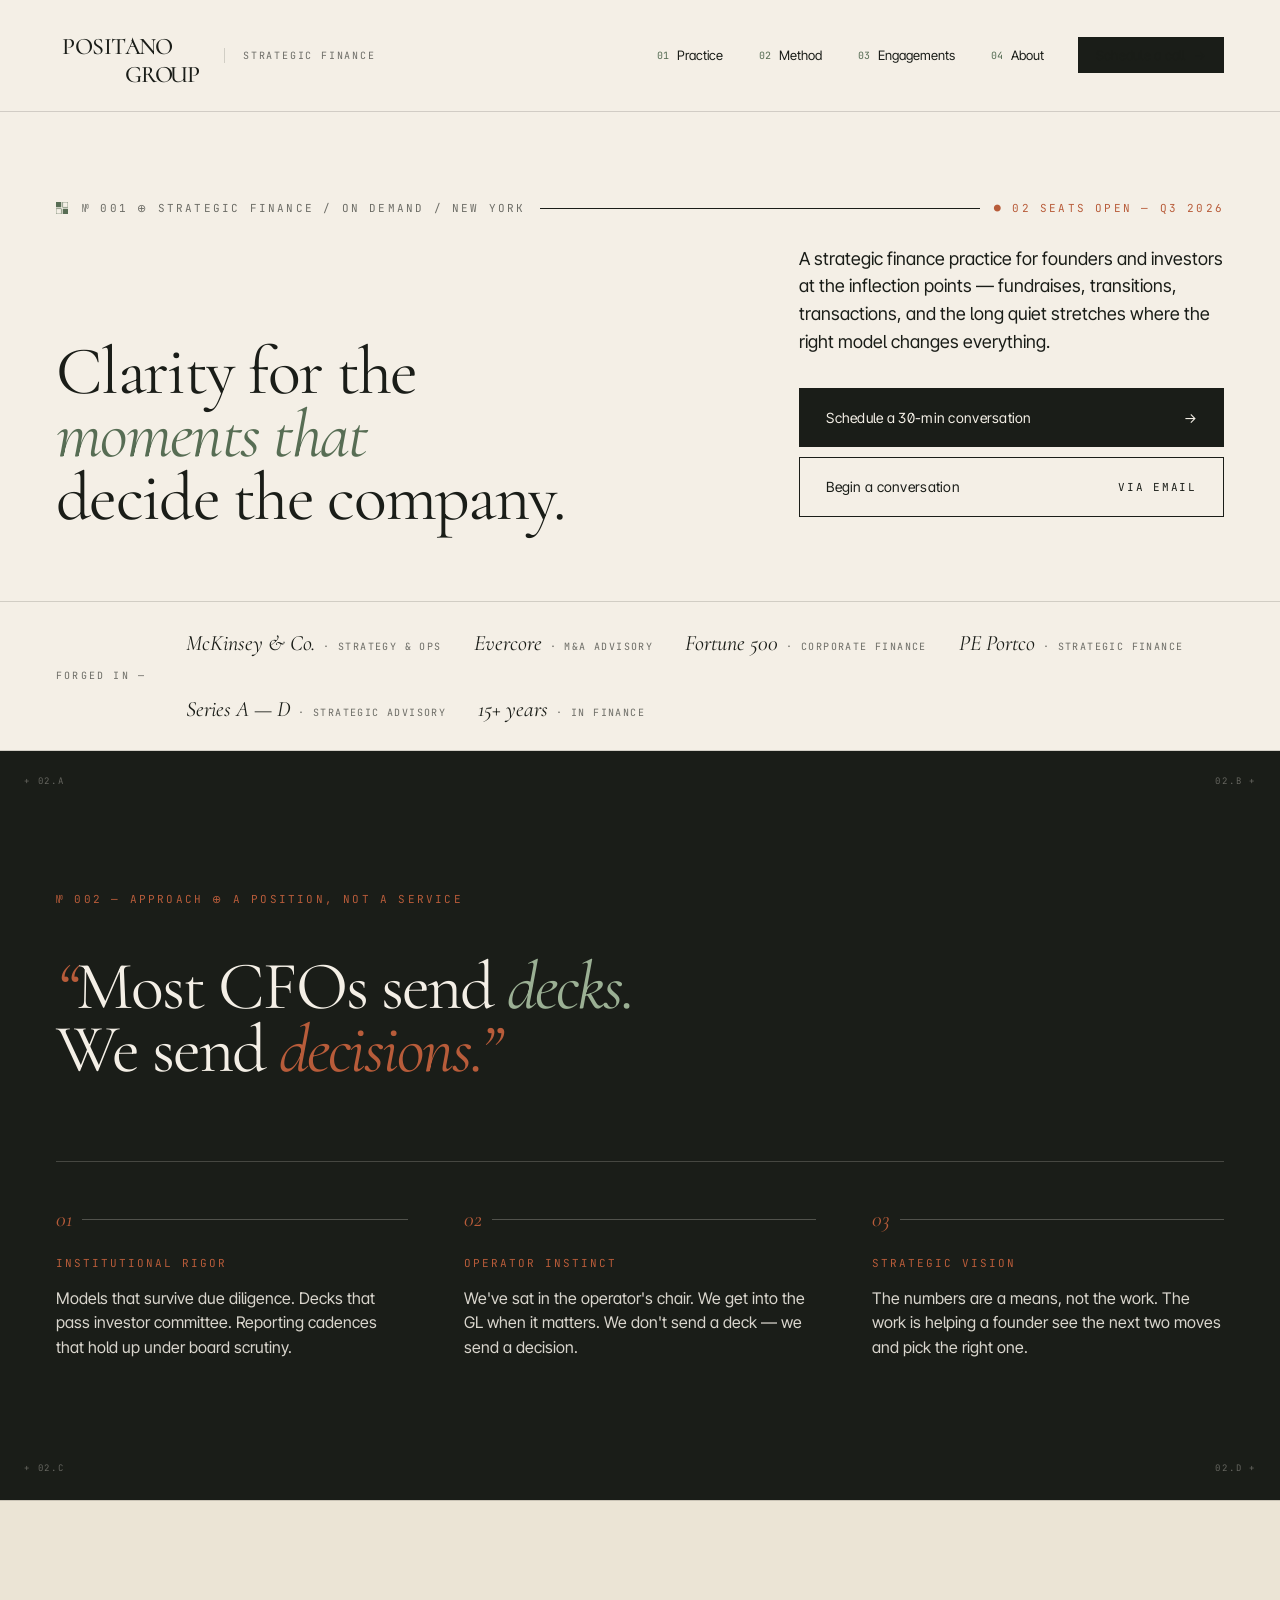
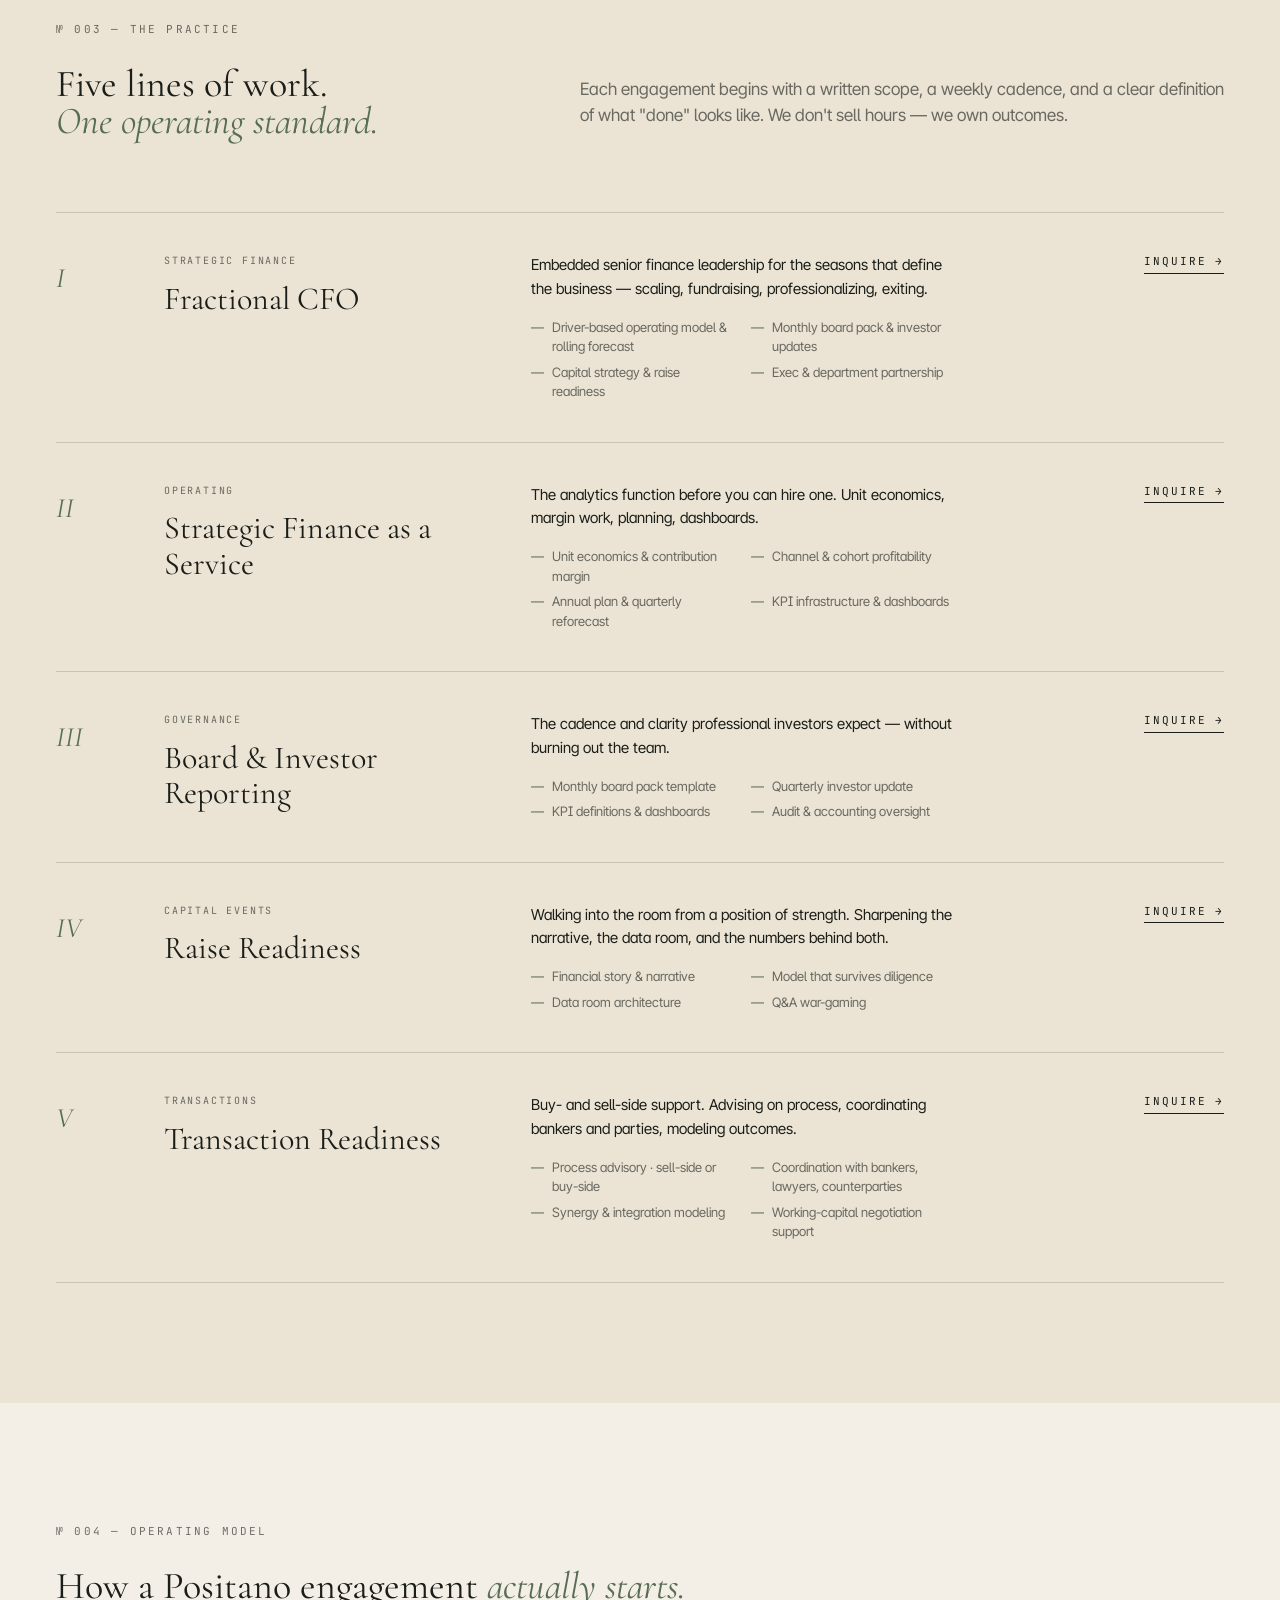
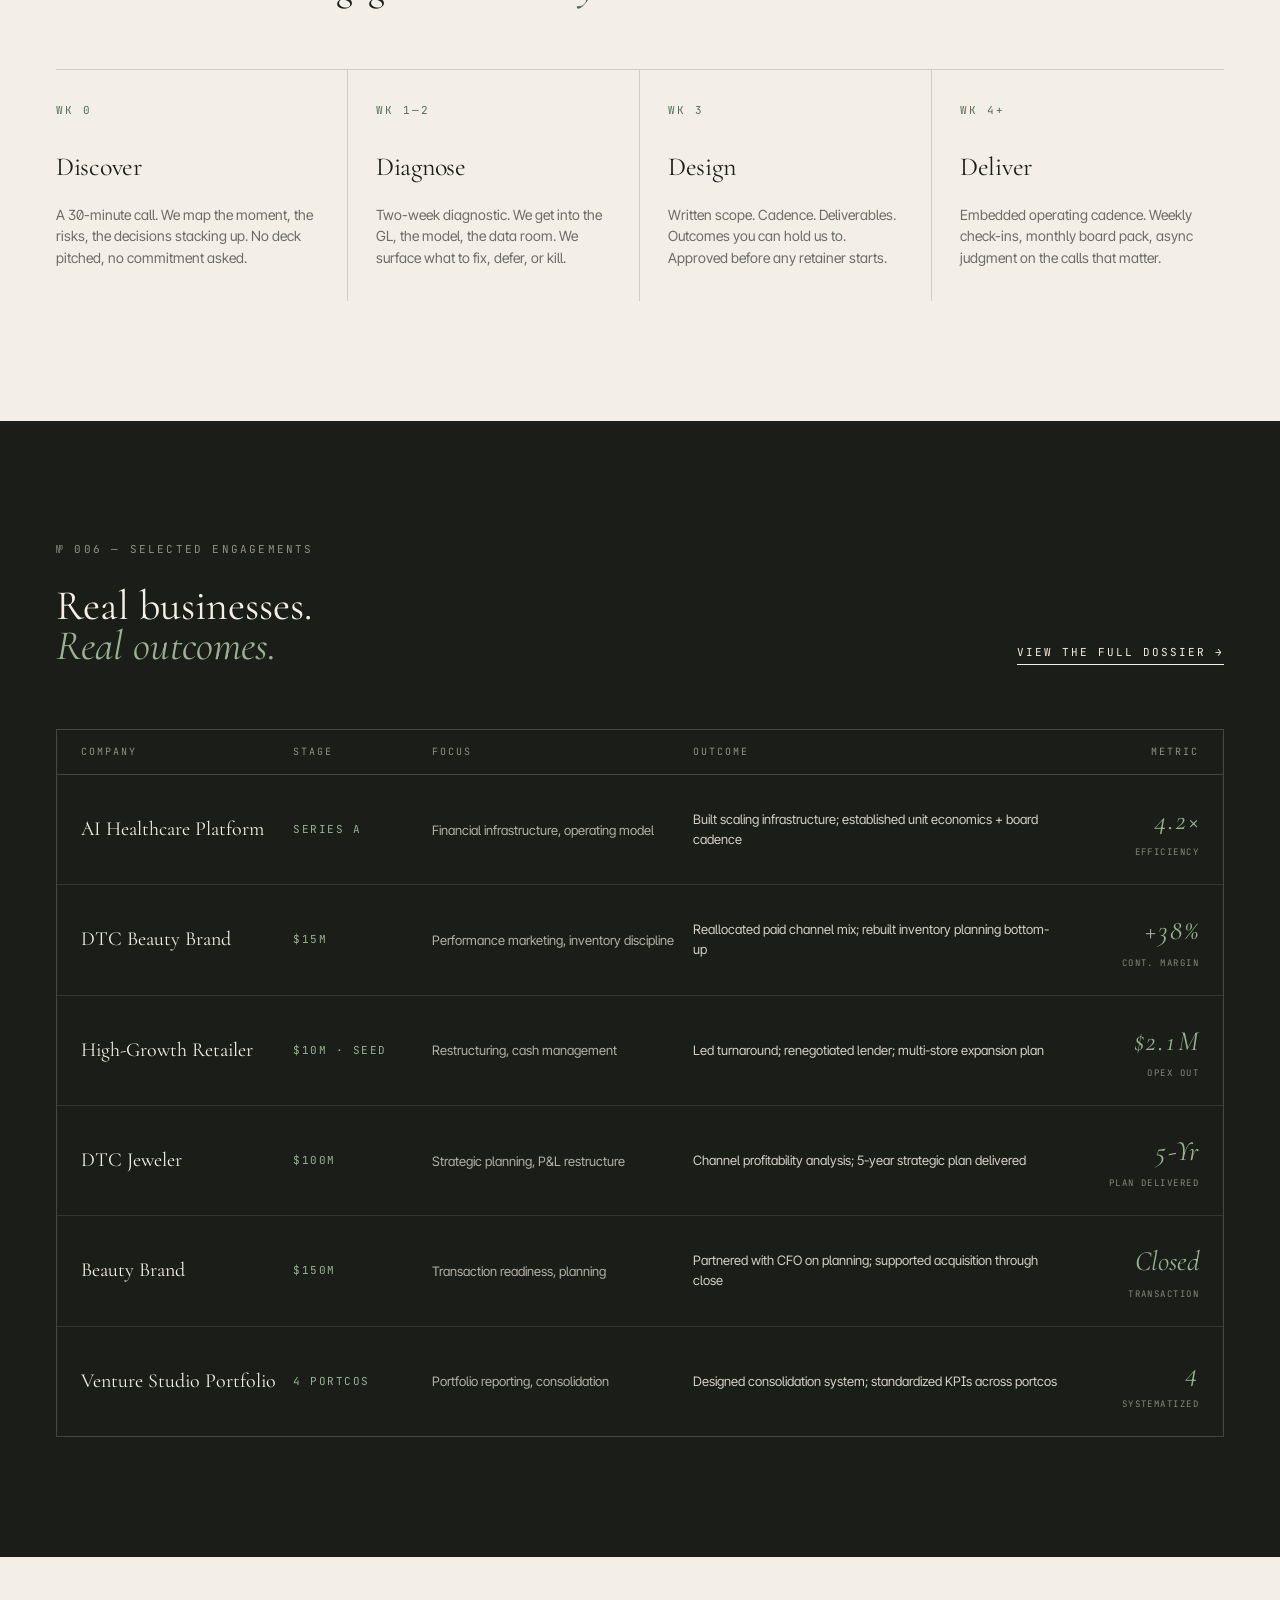
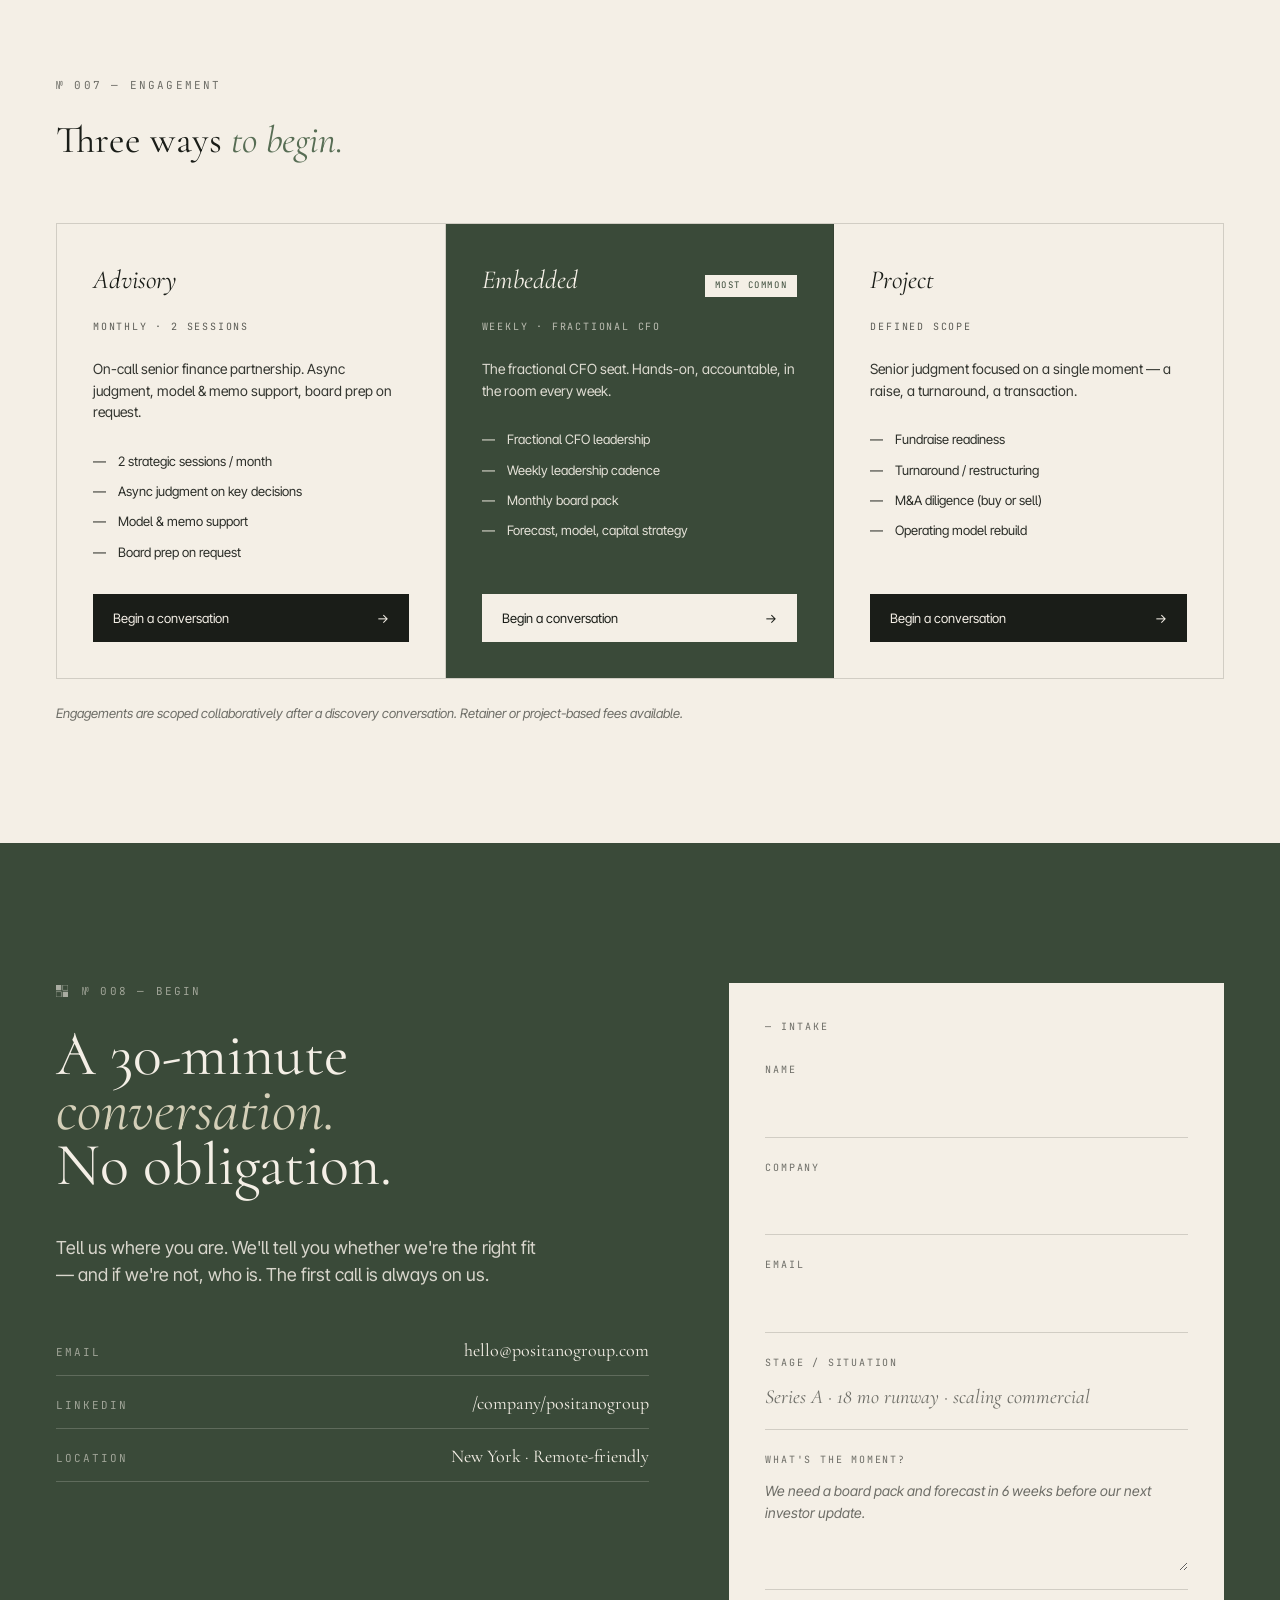
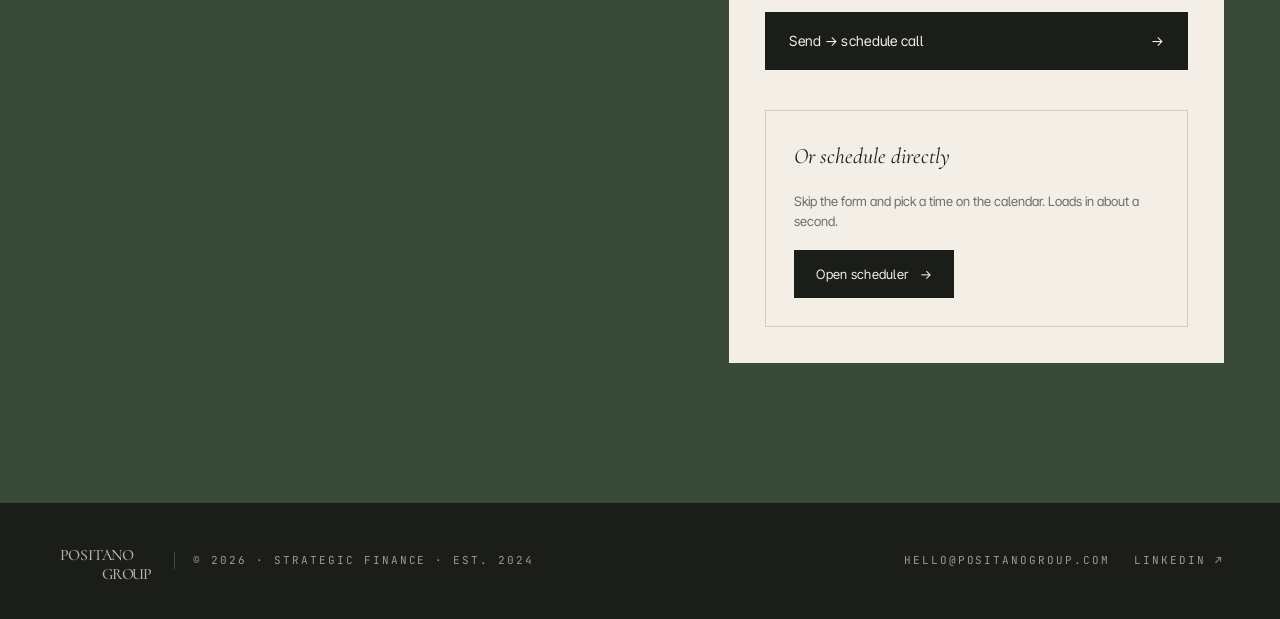
==== index.html @ 6367e3c0 "Add files via upload" ====
<!DOCTYPE html>
<html lang="en">
<head>
<meta charset="UTF-8">
<meta name="viewport" content="width=device-width, initial-scale=1.0">
<title>Positano Group | Fractional CFO & Strategic Finance</title>
<meta name="description" content="Strategic finance and fractional CFO services for growth-stage founders and investors. McKinsey + Evercore background. Clarity for decisive moments.">
<meta name="keywords" content="fractional CFO, interim CFO, strategic finance, PE-backed companies, VC-backed startups, growth-stage finance, financial advisory, investor reporting, M&A support, FP&A, capital strategy, fundraising support, turnaround CFO">
<meta name="author" content="Positano Group">
<meta name="robots" content="index, follow">
<meta name="theme-color" content="#3a4a39">
<link rel="canonical" href="https://positanogroup.com/">

<!-- Open Graph / Social -->
<meta property="og:type" content="website">
<meta property="og:url" content="https://positanogroup.com/">
<meta property="og:title" content="Positano Group — Strategic Finance & Fractional CFO">
<meta property="og:description" content="A strategic finance practice for founders and investors at the inflection points — fundraises, transitions, transactions, and the long quiet stretches where the right model changes everything.">
<meta property="og:image" content="https://positanogroup.com/og-image.png">
<meta property="og:image:width" content="1200">
<meta property="og:image:height" content="630">
<meta property="og:image:alt" content="Positano Group — Strategic Finance & Fractional CFO">
<meta property="og:site_name" content="Positano Group">
<meta property="twitter:card" content="summary_large_image">
<meta property="twitter:title" content="Positano Group — Strategic Finance & Fractional CFO">
<meta property="twitter:description" content="A strategic finance practice for founders and investors at the inflection points.">
<meta property="twitter:image" content="https://positanogroup.com/og-image.png">

<!-- Favicons -->
<link rel="icon" type="image/x-icon" href="favicon.ico">
<link rel="apple-touch-icon" href="apple-touch-icon.png">
<link rel="icon" type="image/png" sizes="512x512" href="icon-512.png">

<!-- Performance: preconnects -->
<link rel="preconnect" href="https://fonts.googleapis.com">
<link rel="preconnect" href="https://fonts.gstatic.com" crossorigin>
<link rel="preconnect" href="https://assets.calendly.com">
<link rel="dns-prefetch" href="https://assets.calendly.com">
<link rel="dns-prefetch" href="https://calendly.com">
<link rel="dns-prefetch" href="https://formspree.io">

<!-- Fonts (single request, display=swap so text renders instantly with fallbacks) -->
<link href="https://fonts.googleapis.com/css2?family=Cormorant+Garamond:ital,wght@0,400;0,500;0,600;1,400;1,500&family=Inter+Tight:wght@400;500;600&family=JetBrains+Mono:wght@400;500&display=swap" rel="stylesheet">

<!-- Site stylesheet -->
<link rel="stylesheet" href="assets/styles.css">

<!-- Structured data: Professional Service -->
<script type="application/ld+json">
{
  "@context": "https://schema.org",
  "@type": "ProfessionalService",
  "@id": "https://positanogroup.com/#org",
  "name": "Positano Group",
  "alternateName": "Positano Group Strategic Finance",
  "description": "Strategic finance and fractional CFO services for growth-stage, family-owned, VC-backed, and PE-backed companies.",
  "url": "https://positanogroup.com/",
  "logo": "https://positanogroup.com/logo.png",
  "image": "https://positanogroup.com/logo.png",
  "foundingDate": "2024",
  "founder": {
    "@type": "Person",
    "name": "Positano Group Founder",
    "description": "Former operator and investment banker with experience at McKinsey and Evercore."
  },
  "address": {
    "@type": "PostalAddress",
    "addressLocality": "New York",
    "addressRegion": "NY",
    "addressCountry": "US"
  },
  "areaServed": {
    "@type": "Country",
    "name": "United States"
  },
  "priceRange": "$$$$",
  "sameAs": [
    "https://www.linkedin.com/company/positanogroup/"
  ],
  "hasOfferCatalog": {
    "@type": "OfferCatalog",
    "name": "Strategic Finance Services",
    "itemListElement": [
      { "@type": "Offer", "itemOffered": { "@type": "Service", "name": "Fractional CFO" } },
      { "@type": "Offer", "itemOffered": { "@type": "Service", "name": "Strategic Finance as a Service" } },
      { "@type": "Offer", "itemOffered": { "@type": "Service", "name": "Board & Investor Reporting" } },
      { "@type": "Offer", "itemOffered": { "@type": "Service", "name": "Raise Readiness" } },
      { "@type": "Offer", "itemOffered": { "@type": "Service", "name": "Transaction Readiness (M&A)" } }
    ]
  }
}
</script>
<script type="application/ld+json">
{
  "@context": "https://schema.org",
  "@type": "WebSite",
  "@id": "https://positanogroup.com/#website",
  "url": "https://positanogroup.com/",
  "name": "Positano Group",
  "publisher": { "@id": "https://positanogroup.com/#org" }
}
</script>
</head>
<body>
<a class="skip-link" href="#main">Skip to main content</a>

<!-- ======================= NAV ======================= -->
<header class="site-nav">
  <div class="nav-container">
    <a href="/" class="nav-brand" aria-label="Positano Group home">
      <span class="nav-logo">
        <!-- Wordmark — precomputed lastO variant from refined-staircase.jsx -->
        <svg viewBox="-8 -8 189.2 84" xmlns="http://www.w3.org/2000/svg" role="img" aria-label="POSITANO GROUP">
          <g font-family='"Cormorant Garamond", Georgia, serif' font-weight="500" font-size="30" fill="currentColor" text-anchor="middle">
            <text x="8.00" y="32">P</text><text x="26.80" y="32">O</text><text x="44.60" y="32">S</text><text x="57.90" y="32">I</text><text x="71.20" y="32">T</text><text x="88.50" y="32">A</text><text x="107.80" y="32">N</text><text x="127.60" y="32">O</text>
            <text x="89.50" y="68">G</text><text x="108.80" y="68">R</text><text x="127.60" y="68">O</text><text x="146.90" y="68">U</text><text x="165.20" y="68">P</text>
          </g>
        </svg>
      </span>
      <span class="nav-tag">Strategic Finance</span>
    </a>
    <button class="nav-toggle" type="button" aria-label="Toggle navigation menu" aria-expanded="false" aria-controls="primary-nav">
      <span></span><span></span><span></span>
    </button>
    <nav class="nav-links" id="primary-nav" aria-label="Primary">
      <a href="services.html"><span class="num">01</span>Practice</a>
      <a href="#approach"><span class="num">02</span>Method</a>
      <a href="cases.html"><span class="num">03</span>Engagements</a>
      <a href="about.html"><span class="num">04</span>About</a>
      <a href="contact.html" class="nav-cta">Schedule a call <span aria-hidden="true">→</span></a>
    </nav>
  </div>
</header>

<main id="main">

<!-- ======================= HERO ======================= -->
<section class="hero">
  <div class="section-meta">
    <svg class="mark-grid" viewBox="0 0 16 16" aria-hidden="true">
      <rect x="0" y="0" width="7" height="7" fill="var(--a-sage)"/>
      <rect x="9" y="0" width="7" height="7" fill="none" stroke="var(--a-sage)" stroke-width="0.8"/>
      <rect x="0" y="9" width="7" height="7" fill="none" stroke="var(--a-sage)" stroke-width="0.8"/>
      <rect x="9" y="9" width="7" height="7" fill="var(--a-sage)"/>
    </svg>
    <span>№ 001 ⊕ Strategic Finance / On Demand / New York</span>
    <span class="rule" aria-hidden="true"></span>
    <span class="seats">● 02 Seats open — Q3 2026</span>
  </div>
  <div class="hero-grid">
    <h1>
      Clarity for the<br>
      <span class="accent">moments that</span><br>
      decide the company.
    </h1>
    <div class="hero-side">
      <p>A strategic finance practice for founders and investors at the inflection points — fundraises, transitions, transactions, and the long quiet stretches where the right model changes everything.</p>
      <div class="hero-ctas">
        <a href="contact.html" class="btn-primary">
          <span>Schedule a 30-min conversation</span><span aria-hidden="true">→</span>
        </a>
        <a href="contact.html" class="btn-ghost">
          <span>Begin a conversation</span>
          <span class="font-mono" style="font-size:11px;letter-spacing:0.16em;">VIA EMAIL</span>
        </a>
      </div>
    </div>
  </div>
</section>

<!-- ======================= CREDENTIALS ======================= -->
<section class="credentials" aria-label="Background and credentials">
  <span class="credentials-label">Forged in —</span>
  <ul class="credentials-list">
    <li><span class="k">McKinsey &amp; Co.</span><span class="v">· strategy &amp; ops</span></li>
    <li><span class="k">Evercore</span><span class="v">· M&amp;A advisory</span></li>
    <li><span class="k">Fortune 500</span><span class="v">· corporate finance</span></li>
    <li><span class="k">PE Portco</span><span class="v">· strategic finance</span></li>
    <li><span class="k">Series A — D</span><span class="v">· strategic advisory</span></li>
    <li><span class="k">15+ years</span><span class="v">· in finance</span></li>
  </ul>
</section>

<!-- ======================= PHILOSOPHY ======================= -->
<section class="philosophy" id="approach" aria-labelledby="approach-heading">
  <span class="regmark tl">+ 02.A</span>
  <span class="regmark tr">02.B +</span>
  <span class="regmark bl">+ 02.C</span>
  <span class="regmark br">02.D +</span>

  <div class="section-meta">№ 002 — Approach ⊕ A position, not a service</div>

  <h2 class="philosophy-quote" id="approach-heading">
    <span class="q-clay">“</span>Most CFOs send <span class="q-sage">decks.</span><br>
    We send <span class="q-clay">decisions.</span><span class="q-clay">”</span>
  </h2>

  <div class="philosophy-cols">
    <div class="phil-col">
      <div class="phil-col-head">
        <span class="num">01</span>
        <span class="rule" aria-hidden="true"></span>
      </div>
      <div class="phil-col-label">Institutional Rigor</div>
      <p>Models that survive due diligence. Decks that pass investor committee. Reporting cadences that hold up under board scrutiny.</p>
    </div>
    <div class="phil-col">
      <div class="phil-col-head">
        <span class="num">02</span>
        <span class="rule" aria-hidden="true"></span>
      </div>
      <div class="phil-col-label">Operator Instinct</div>
      <p>We've sat in the operator's chair. We get into the GL when it matters. We don't send a deck — we send a decision.</p>
    </div>
    <div class="phil-col">
      <div class="phil-col-head">
        <span class="num">03</span>
        <span class="rule" aria-hidden="true"></span>
      </div>
      <div class="phil-col-label">Strategic Vision</div>
      <p>The numbers are a means, not the work. The work is helping a founder see the next two moves and pick the right one.</p>
    </div>
  </div>
</section>

<!-- ======================= PRACTICE ======================= -->
<section class="practice" id="practice" aria-labelledby="practice-heading">
  <div class="practice-head">
    <div>
      <div class="section-meta">№ 003 — The Practice</div>
      <h2 id="practice-heading">Five lines of work.<br><span class="italic sage">One operating standard.</span></h2>
    </div>
    <p>Each engagement begins with a written scope, a weekly cadence, and a clear definition of what "done" looks like. We don't sell hours — we own outcomes.</p>
  </div>

  <div class="practice-list">
    <article class="practice-row">
      <div class="num">I</div>
      <div>
        <div class="tag">Strategic Finance</div>
        <h3>Fractional CFO</h3>
      </div>
      <div>
        <p class="blurb">Embedded senior finance leadership for the seasons that define the business — scaling, fundraising, professionalizing, exiting.</p>
        <ul class="deliv">
          <li>Driver-based operating model &amp; rolling forecast</li>
          <li>Monthly board pack &amp; investor updates</li>
          <li>Capital strategy &amp; raise readiness</li>
          <li>Exec &amp; department partnership</li>
        </ul>
      </div>
      <a href="services.html" class="inquire">Inquire <span aria-hidden="true">→</span></a>
    </article>

    <article class="practice-row">
      <div class="num">II</div>
      <div>
        <div class="tag">Operating</div>
        <h3>Strategic Finance as a Service</h3>
      </div>
      <div>
        <p class="blurb">The analytics function before you can hire one. Unit economics, margin work, planning, dashboards.</p>
        <ul class="deliv">
          <li>Unit economics &amp; contribution margin</li>
          <li>Channel &amp; cohort profitability</li>
          <li>Annual plan &amp; quarterly reforecast</li>
          <li>KPI infrastructure &amp; dashboards</li>
        </ul>
      </div>
      <a href="services.html" class="inquire">Inquire <span aria-hidden="true">→</span></a>
    </article>

    <article class="practice-row">
      <div class="num">III</div>
      <div>
        <div class="tag">Governance</div>
        <h3>Board &amp; Investor Reporting</h3>
      </div>
      <div>
        <p class="blurb">The cadence and clarity professional investors expect — without burning out the team.</p>
        <ul class="deliv">
          <li>Monthly board pack template</li>
          <li>Quarterly investor update</li>
          <li>KPI definitions &amp; dashboards</li>
          <li>Audit &amp; accounting oversight</li>
        </ul>
      </div>
      <a href="services.html" class="inquire">Inquire <span aria-hidden="true">→</span></a>
    </article>

    <article class="practice-row">
      <div class="num">IV</div>
      <div>
        <div class="tag">Capital Events</div>
        <h3>Raise Readiness</h3>
      </div>
      <div>
        <p class="blurb">Walking into the room from a position of strength. Sharpening the narrative, the data room, and the numbers behind both.</p>
        <ul class="deliv">
          <li>Financial story &amp; narrative</li>
          <li>Model that survives diligence</li>
          <li>Data room architecture</li>
          <li>Q&amp;A war-gaming</li>
        </ul>
      </div>
      <a href="services.html" class="inquire">Inquire <span aria-hidden="true">→</span></a>
    </article>

    <article class="practice-row">
      <div class="num">V</div>
      <div>
        <div class="tag">Transactions</div>
        <h3>Transaction Readiness</h3>
      </div>
      <div>
        <p class="blurb">Buy- and sell-side support. Advising on process, coordinating bankers and parties, modeling outcomes.</p>
        <ul class="deliv">
          <li>Process advisory · sell-side or buy-side</li>
          <li>Coordination with bankers, lawyers, counterparties</li>
          <li>Synergy &amp; integration modeling</li>
          <li>Working-capital negotiation support</li>
        </ul>
      </div>
      <a href="services.html" class="inquire">Inquire <span aria-hidden="true">→</span></a>
    </article>
  </div>
</section>

<!-- ======================= OPERATING MODEL ======================= -->
<section class="opmodel" aria-labelledby="opmodel-heading">
  <div class="section-meta">№ 004 — Operating Model</div>
  <h2 id="opmodel-heading">How a Positano engagement <span class="italic sage">actually starts.</span></h2>
  <div class="phases">
    <div class="phase">
      <div class="wk">WK 0</div>
      <h3>Discover</h3>
      <p>A 30-minute call. We map the moment, the risks, the decisions stacking up. No deck pitched, no commitment asked.</p>
    </div>
    <div class="phase">
      <div class="wk">WK 1—2</div>
      <h3>Diagnose</h3>
      <p>Two-week diagnostic. We get into the GL, the model, the data room. We surface what to fix, defer, or kill.</p>
    </div>
    <div class="phase">
      <div class="wk">WK 3</div>
      <h3>Design</h3>
      <p>Written scope. Cadence. Deliverables. Outcomes you can hold us to. Approved before any retainer starts.</p>
    </div>
    <div class="phase">
      <div class="wk">WK 4+</div>
      <h3>Deliver</h3>
      <p>Embedded operating cadence. Weekly check-ins, monthly board pack, async judgment on the calls that matter.</p>
    </div>
  </div>
</section>

<!-- ======================= CASES PREVIEW (DARK) ======================= -->
<section class="cases-preview" aria-labelledby="cases-heading">
  <div class="cases-head">
    <div>
      <div class="section-meta" style="color:rgba(244,239,230,0.55);">№ 006 — Selected Engagements</div>
      <h2 id="cases-heading">Real businesses.<br><span class="italic sage-light">Real outcomes.</span></h2>
    </div>
    <a href="cases.html" class="view-all">View the full dossier →</a>
  </div>
  <div class="cases-table" role="table" aria-label="Selected engagements">
    <div class="cases-thead" role="row">
      <span role="columnheader">Company</span>
      <span role="columnheader">Stage</span>
      <span role="columnheader">Focus</span>
      <span role="columnheader">Outcome</span>
      <span role="columnheader">Metric</span>
    </div>
    <div class="cases-row" role="row">
      <span class="co" role="cell">AI Healthcare Platform</span>
      <span class="stage" role="cell">SERIES A</span>
      <span class="focus" role="cell">Financial infrastructure, operating model</span>
      <span class="outcome" role="cell">Built scaling infrastructure; established unit economics + board cadence</span>
      <span class="metric" role="cell"><span class="n">4.2×</span><div class="l">efficiency</div></span>
    </div>
    <div class="cases-row" role="row">
      <span class="co" role="cell">DTC Beauty Brand</span>
      <span class="stage" role="cell">$15M</span>
      <span class="focus" role="cell">Performance marketing, inventory discipline</span>
      <span class="outcome" role="cell">Reallocated paid channel mix; rebuilt inventory planning bottom-up</span>
      <span class="metric" role="cell"><span class="n">+38%</span><div class="l">cont. margin</div></span>
    </div>
    <div class="cases-row" role="row">
      <span class="co" role="cell">High-Growth Retailer</span>
      <span class="stage" role="cell">$10M · SEED</span>
      <span class="focus" role="cell">Restructuring, cash management</span>
      <span class="outcome" role="cell">Led turnaround; renegotiated lender; multi-store expansion plan</span>
      <span class="metric" role="cell"><span class="n">$2.1M</span><div class="l">opex out</div></span>
    </div>
    <div class="cases-row" role="row">
      <span class="co" role="cell">DTC Jeweler</span>
      <span class="stage" role="cell">$100M</span>
      <span class="focus" role="cell">Strategic planning, P&amp;L restructure</span>
      <span class="outcome" role="cell">Channel profitability analysis; 5-year strategic plan delivered</span>
      <span class="metric" role="cell"><span class="n">5-Yr</span><div class="l">plan delivered</div></span>
    </div>
    <div class="cases-row" role="row">
      <span class="co" role="cell">Beauty Brand</span>
      <span class="stage" role="cell">$150M</span>
      <span class="focus" role="cell">Transaction readiness, planning</span>
      <span class="outcome" role="cell">Partnered with CFO on planning; supported acquisition through close</span>
      <span class="metric" role="cell"><span class="n">Closed</span><div class="l">transaction</div></span>
    </div>
    <div class="cases-row" role="row">
      <span class="co" role="cell">Venture Studio Portfolio</span>
      <span class="stage" role="cell">4 PORTCOS</span>
      <span class="focus" role="cell">Portfolio reporting, consolidation</span>
      <span class="outcome" role="cell">Designed consolidation system; standardized KPIs across portcos</span>
      <span class="metric" role="cell"><span class="n">4</span><div class="l">systematized</div></span>
    </div>
  </div>
</section>

<!-- ======================= ENGAGEMENT / PRICING ======================= -->
<section class="engagement" aria-labelledby="engagement-heading">
  <div class="section-meta">№ 007 — Engagement</div>
  <h2 id="engagement-heading">Three ways <span class="italic sage">to begin.</span></h2>
  <div class="tiers">
    <div class="tier">
      <div class="tier-head">
        <h3>Advisory</h3>
      </div>
      <div class="cad">Monthly · 2 Sessions</div>
      <p class="desc">On-call senior finance partnership. Async judgment, model &amp; memo support, board prep on request.</p>
      <ul>
        <li>2 strategic sessions / month</li>
        <li>Async judgment on key decisions</li>
        <li>Model &amp; memo support</li>
        <li>Board prep on request</li>
      </ul>
      <a href="contact.html" class="tier-cta">
        <span>Begin a conversation</span><span aria-hidden="true">→</span>
      </a>
    </div>
    <div class="tier featured">
      <div class="tier-head">
        <h3>Embedded</h3>
        <span class="tier-badge">Most Common</span>
      </div>
      <div class="cad">Weekly · Fractional CFO</div>
      <p class="desc">The fractional CFO seat. Hands-on, accountable, in the room every week.</p>
      <ul>
        <li>Fractional CFO leadership</li>
        <li>Weekly leadership cadence</li>
        <li>Monthly board pack</li>
        <li>Forecast, model, capital strategy</li>
      </ul>
      <a href="contact.html" class="tier-cta">
        <span>Begin a conversation</span><span aria-hidden="true">→</span>
      </a>
    </div>
    <div class="tier">
      <div class="tier-head">
        <h3>Project</h3>
      </div>
      <div class="cad">Defined Scope</div>
      <p class="desc">Senior judgment focused on a single moment — a raise, a turnaround, a transaction.</p>
      <ul>
        <li>Fundraise readiness</li>
        <li>Turnaround / restructuring</li>
        <li>M&amp;A diligence (buy or sell)</li>
        <li>Operating model rebuild</li>
      </ul>
      <a href="contact.html" class="tier-cta">
        <span>Begin a conversation</span><span aria-hidden="true">→</span>
      </a>
    </div>
  </div>
  <p class="engagement-note">Engagements are scoped collaboratively after a discovery conversation. Retainer or project-based fees available.</p>
</section>

<!-- ======================= CONTACT BLOCK ======================= -->
<section class="contact" id="contact" aria-labelledby="contact-heading">
  <div class="contact-grid">
    <div class="contact-lede">
      <div class="section-meta" style="color:rgba(244,239,230,0.55);">
        <svg class="mark-grid" viewBox="0 0 16 16" aria-hidden="true">
          <rect x="0" y="0" width="7" height="7" fill="rgba(244,239,230,0.6)"/>
          <rect x="9" y="0" width="7" height="7" fill="none" stroke="rgba(244,239,230,0.6)" stroke-width="0.8"/>
          <rect x="0" y="9" width="7" height="7" fill="none" stroke="rgba(244,239,230,0.6)" stroke-width="0.8"/>
          <rect x="9" y="9" width="7" height="7" fill="rgba(244,239,230,0.6)"/>
        </svg>
        <span>№ 008 — Begin</span>
      </div>
      <h2 id="contact-heading">A 30-minute<br><span class="accent">conversation.</span><br>No obligation.</h2>
      <p>Tell us where you are. We'll tell you whether we're the right fit — and if we're not, who is. The first call is always on us.</p>
      <div class="contact-meta">
        <div class="row">
          <span class="k">Email</span>
          <a class="v" href="mailto:hello@positanogroup.com">hello@positanogroup.com</a>
        </div>
        <div class="row">
          <span class="k">LinkedIn</span>
          <a class="v" href="https://www.linkedin.com/company/positanogroup/" target="_blank" rel="noopener">/company/positanogroup</a>
        </div>
        <div class="row">
          <span class="k">Location</span>
          <span class="v">New York · Remote-friendly</span>
        </div>
      </div>
    </div>

    <div class="contact-form-card">
      <div class="form-meta">— Intake</div>
      <form class="contact-form" action="https://formspree.io/f/mqawooqk" method="POST" novalidate>
        <div class="form-field">
          <label for="name">Name</label>
          <input type="text" id="name" name="name" required autocomplete="name">
        </div>
        <div class="form-field">
          <label for="company">Company</label>
          <input type="text" id="company" name="company" autocomplete="organization">
        </div>
        <div class="form-field">
          <label for="email">Email</label>
          <input type="email" id="email" name="email" required autocomplete="email">
        </div>
        <div class="form-field">
          <label for="stage">Stage / Situation</label>
          <input type="text" id="stage" name="stage" placeholder="Series A · 18 mo runway · scaling commercial">
        </div>
        <div class="form-field">
          <label for="message">What's the moment?</label>
          <textarea id="message" name="message" rows="4" required placeholder="We need a board pack and forecast in 6 weeks before our next investor update."></textarea>
        </div>
        <button type="submit" class="form-submit">
          <span class="btn-label">Send → schedule call</span><span aria-hidden="true">→</span>
        </button>
        <div class="form-success" role="status" aria-live="polite">
          Thank you — we'll reply within 24 hours.
        </div>
      </form>

      <!-- Lazy Calendly (zero JS/CSS until clicked) -->
      <div class="calendly-shell">
        <h3>Or schedule directly</h3>
        <p>Skip the form and pick a time on the calendar. Loads in about a second.</p>
        <button class="calendly-load-btn" type="button" data-url="https://calendly.com/positanogroup-info/30min">
          <span class="cal-label">Open scheduler</span><span aria-hidden="true">→</span>
        </button>
      </div>
    </div>
  </div>
</section>

</main>

<!-- ======================= FOOTER ======================= -->
<footer class="site-footer">
  <div class="footer-brand">
    <span class="footer-logo">
      <svg viewBox="-8 -8 189.2 84" xmlns="http://www.w3.org/2000/svg" role="img" aria-label="POSITANO GROUP">
        <g font-family='"Cormorant Garamond", Georgia, serif' font-weight="500" font-size="30" fill="currentColor" text-anchor="middle">
          <text x="8.00" y="32">P</text><text x="26.80" y="32">O</text><text x="44.60" y="32">S</text><text x="57.90" y="32">I</text><text x="71.20" y="32">T</text><text x="88.50" y="32">A</text><text x="107.80" y="32">N</text><text x="127.60" y="32">O</text>
          <text x="89.50" y="68">G</text><text x="108.80" y="68">R</text><text x="127.60" y="68">O</text><text x="146.90" y="68">U</text><text x="165.20" y="68">P</text>
        </g>
      </svg>
    </span>
    <span class="footer-meta">© 2026 · Strategic Finance · Est. 2024</span>
  </div>
  <div class="footer-links">
    <a href="mailto:hello@positanogroup.com">hello@positanogroup.com</a>
    <a href="https://www.linkedin.com/company/positanogroup/" target="_blank" rel="noopener">LinkedIn ↗</a>
  </div>
</footer>

<script src="assets/site.js" defer></script>
</body>
</html>
---- assets/styles.css ----
/* =========================================================
   POSITANO GROUP — Production Stylesheet
   Editorial × Institutional · Single shared sheet, cached
   ========================================================= */

:root {
  /* Brand tokens */
  --a-cream: #f4efe6;
  --a-cream-warm: #ebe4d5;
  --a-paper: #fafaf6;
  --a-ink: #1a1d18;
  --a-ink-soft: rgba(26, 29, 24, 0.62);
  --a-rule: rgba(26, 29, 24, 0.16);
  --a-rule-soft: rgba(26, 29, 24, 0.08);
  --a-sage: #576d54;
  --a-sage-deep: #3a4a39;
  --a-sage-light: #9bb094;
  --a-gold: #b8945d;
  --a-clay: #b85c3a;

  /* Type stacks */
  --font-serif: "Cormorant Garamond", "EB Garamond", Georgia, "Times New Roman", serif;
  --font-sans:  "Inter Tight", "Helvetica Neue", Helvetica, Arial, sans-serif;
  --font-mono:  "JetBrains Mono", "IBM Plex Mono", ui-monospace, "SF Mono", Menlo, monospace;

  /* Spacing scale */
  --pad-x: 56px;
  --pad-x-sm: 24px;
  --nav-h: 80px;
}

/* ----- Reset ----- */
*, *::before, *::after { box-sizing: border-box; }
html { -webkit-text-size-adjust: 100%; scroll-behavior: smooth; }
body {
  margin: 0;
  background: var(--a-cream);
  color: var(--a-ink);
  font-family: var(--font-sans);
  font-size: 16px;
  line-height: 1.55;
  -webkit-font-smoothing: antialiased;
  -moz-osx-font-smoothing: grayscale;
  font-feature-settings: "ss01", "ss02", "cv11";
}
img, svg { display: block; max-width: 100%; }
button { font: inherit; cursor: pointer; background: none; border: none; padding: 0; color: inherit; }
a { color: inherit; text-decoration: none; }
h1, h2, h3, h4, h5, h6 { margin: 0; font-weight: 400; }
p, ul, ol { margin: 0; }
ul, ol { padding: 0; list-style: none; }
input, textarea, select { font: inherit; color: inherit; }

/* Screen-reader only */
.sr-only {
  position: absolute;
  width: 1px; height: 1px;
  padding: 0; margin: -1px;
  overflow: hidden;
  clip: rect(0, 0, 0, 0);
  white-space: nowrap;
  border: 0;
}

/* Skip link — a11y */
.skip-link {
  position: absolute; left: -9999px; top: 0;
  background: var(--a-ink); color: var(--a-cream);
  padding: 12px 18px; font-family: var(--font-mono); font-size: 12px;
  letter-spacing: 0.18em; z-index: 9999;
}
.skip-link:focus { left: 16px; top: 16px; }

/* ----- Type utilities ----- */
.font-serif { font-family: var(--font-serif); }
.font-sans  { font-family: var(--font-sans); }
.font-mono  { font-family: var(--font-mono); }
.tnum { font-variant-numeric: tabular-nums; }
.italic { font-style: italic; }
.sage { color: var(--a-sage); }
.sage-light { color: var(--a-sage-light); }
.clay { color: var(--a-clay); }
.ink-soft { color: var(--a-ink-soft); }

.meta {
  font-family: var(--font-mono);
  font-size: 11px;
  letter-spacing: 0.2em;
  text-transform: uppercase;
  color: var(--a-ink-soft);
}
.meta-sm {
  font-family: var(--font-mono);
  font-size: 10px;
  letter-spacing: 0.18em;
  text-transform: uppercase;
}

/* ============================================================
   NAVIGATION
   ============================================================ */
.site-nav {
  position: sticky; top: 0; z-index: 50;
  background: rgba(244, 239, 230, 0.96);
  backdrop-filter: blur(8px);
  -webkit-backdrop-filter: blur(8px);
  border-bottom: 1px solid var(--a-rule);
}
.nav-container {
  display: flex; align-items: center; justify-content: space-between;
  padding: 22px var(--pad-x);
  gap: 24px;
}
.nav-brand {
  display: flex; align-items: center; gap: 18px;
  flex-shrink: 0;
}
.nav-logo {
  width: 150px;
  color: var(--a-ink);
}
.nav-logo svg { width: 100%; height: auto; }
.nav-tag {
  font-family: var(--font-mono);
  font-size: 10px;
  letter-spacing: 0.18em;
  text-transform: uppercase;
  color: var(--a-ink-soft);
  padding-left: 18px;
  border-left: 1px solid var(--a-rule);
  white-space: nowrap;
}
.nav-links {
  display: flex; align-items: center; gap: 0;
}
.nav-links a {
  font-size: 13px;
  padding: 8px 18px;
  display: inline-flex; align-items: center; gap: 8px;
  color: var(--a-ink);
  transition: color 0.2s;
}
.nav-links a:hover,
.nav-links a.is-active { color: var(--a-sage); }
.nav-links a .num {
  font-family: var(--font-mono);
  font-size: 10px;
  color: var(--a-sage);
}
.nav-cta {
  margin-left: 16px;
  background: var(--a-ink);
  color: var(--a-cream);
  padding: 12px 22px;
  font-size: 13px;
  letter-spacing: 0.02em;
  display: inline-flex; align-items: center; gap: 10px;
  transition: background 0.2s, transform 0.2s;
}
.nav-cta:hover { background: var(--a-sage-deep); transform: translateY(-1px); }

/* Hamburger */
.nav-toggle {
  display: none;
  width: 32px; height: 32px;
  flex-direction: column;
  justify-content: center; align-items: center;
  gap: 5px;
}
.nav-toggle span {
  width: 22px; height: 1.5px;
  background: var(--a-ink);
  transition: transform 0.3s, opacity 0.2s;
}
.nav-toggle[aria-expanded="true"] span:nth-child(1) { transform: translateY(6.5px) rotate(45deg); }
.nav-toggle[aria-expanded="true"] span:nth-child(2) { opacity: 0; }
.nav-toggle[aria-expanded="true"] span:nth-child(3) { transform: translateY(-6.5px) rotate(-45deg); }

/* ============================================================
   SECTION PADDING + SHARED BLOCKS
   ============================================================ */
section {
  padding: 100px var(--pad-x);
}
.section-tight { padding: 64px var(--pad-x); }
.section-loose { padding: 140px var(--pad-x); }

.section-meta {
  font-family: var(--font-mono);
  font-size: 11px;
  letter-spacing: 0.2em;
  text-transform: uppercase;
  color: var(--a-ink-soft);
  margin-bottom: 28px;
  display: flex; align-items: center; gap: 14px;
  flex-wrap: wrap;
}
.section-meta .seats {
  color: var(--a-clay);
}
.section-meta .rule {
  flex: 1; height: 1px; background: var(--a-ink);
  min-width: 40px;
}

/* Tiny secondary geometric mark — preserves DGrid feel */
.mark-grid {
  width: 12px; height: 12px;
  flex-shrink: 0;
}

/* ============================================================
   HOMEPAGE — HERO
   ============================================================ */
.hero {
  padding: 88px var(--pad-x) 72px;
  position: relative;
}
.hero-grid {
  display: grid;
  grid-template-columns: 1.6fr 1fr;
  gap: 64px;
  align-items: end;
}
.hero h1 {
  font-family: var(--font-serif);
  font-size: clamp(40px, 5.5vw, 68px);
  line-height: 0.92;
  letter-spacing: -0.025em;
  font-weight: 400;
}
.hero h1 .accent { font-style: italic; color: var(--a-sage); }
.hero-side {
  padding-bottom: 12px;
}
.hero-side p {
  font-size: clamp(16px, 1.4vw, 18px);
  line-height: 1.55;
  margin-bottom: 32px;
  color: var(--a-ink);
}
.hero-ctas {
  display: flex; flex-direction: column; gap: 10px;
}

/* Buttons */
.btn-primary,
.btn-ghost,
.btn-cream {
  display: inline-flex;
  justify-content: space-between;
  align-items: center;
  padding: 18px 26px;
  font-size: 14px;
  letter-spacing: 0.02em;
  font-family: var(--font-sans);
  transition: background 0.25s, color 0.25s, transform 0.2s, border-color 0.25s;
  text-align: left;
  width: 100%;
}
.btn-primary {
  background: var(--a-ink);
  color: var(--a-cream);
  border: 1px solid var(--a-ink);
}
.btn-primary:hover { background: var(--a-sage-deep); border-color: var(--a-sage-deep); transform: translateY(-1px); }
.btn-ghost {
  background: transparent;
  color: var(--a-ink);
  border: 1px solid var(--a-ink);
}
.btn-ghost:hover { background: var(--a-ink); color: var(--a-cream); transform: translateY(-1px); }
.btn-cream {
  background: var(--a-cream);
  color: var(--a-ink);
  border: 1px solid var(--a-cream);
}
.btn-cream:hover { background: transparent; color: var(--a-cream); border-color: var(--a-cream); transform: translateY(-1px); }
.btn-inline {
  display: inline-flex;
  width: auto;
  gap: 14px;
}

/* ============================================================
   CREDENTIALS STRIP
   ============================================================ */
.credentials {
  border-top: 1px solid var(--a-rule);
  border-bottom: 1px solid var(--a-rule);
  padding: 24px var(--pad-x);
  display: flex; gap: 40px; align-items: center;
  background: var(--a-cream);
}
.credentials-label {
  font-family: var(--font-mono);
  font-size: 10px;
  letter-spacing: 0.22em;
  text-transform: uppercase;
  color: var(--a-ink-soft);
  flex-shrink: 0;
}
.credentials-list {
  display: flex; gap: 32px; flex: 1; flex-wrap: wrap;
}
.credentials-list li {
  display: flex; align-items: baseline; gap: 8px;
}
.credentials-list .k {
  font-family: var(--font-serif);
  font-size: 22px;
  font-style: italic;
}
.credentials-list .v {
  font-family: var(--font-mono);
  font-size: 10px;
  letter-spacing: 0.14em;
  text-transform: uppercase;
  color: var(--a-ink-soft);
}

/* ============================================================
   PHILOSOPHY (DARK)
   ============================================================ */
.philosophy {
  padding: 140px var(--pad-x);
  background: var(--a-ink);
  color: var(--a-cream);
  position: relative;
  overflow: hidden;
}
.regmark {
  position: absolute;
  font-family: var(--font-mono);
  font-size: 9px;
  letter-spacing: 0.2em;
  color: rgba(244, 239, 230, 0.35);
}
.regmark.tl { top: 24px; left: 24px; }
.regmark.tr { top: 24px; right: 24px; }
.regmark.bl { bottom: 24px; left: 24px; }
.regmark.br { bottom: 24px; right: 24px; }

.philosophy .section-meta { color: var(--a-clay); margin-bottom: 48px; }
.philosophy-quote {
  font-family: var(--font-serif);
  font-size: clamp(38px, 5.5vw, 68px);
  line-height: 0.92;
  font-weight: 400;
  letter-spacing: -0.03em;
  margin-bottom: 80px;
  max-width: 1280px;
}
.philosophy-quote .q-clay { color: var(--a-clay); font-style: italic; }
.philosophy-quote .q-sage { color: var(--a-sage-light); font-style: italic; }

.philosophy-cols {
  display: grid;
  grid-template-columns: repeat(3, 1fr);
  gap: 56px;
  padding-top: 40px;
  border-top: 1px solid rgba(244, 239, 230, 0.2);
}
.phil-col-head {
  display: flex; align-items: center; gap: 10px; margin-bottom: 18px;
}
.phil-col-head .num {
  font-family: var(--font-serif);
  font-size: 22px;
  font-style: italic;
  color: var(--a-clay);
}
.phil-col-head .rule {
  flex: 1; height: 1px; background: rgba(244, 239, 230, 0.25);
}
.phil-col-label {
  font-family: var(--font-mono);
  font-size: 11px;
  letter-spacing: 0.18em;
  text-transform: uppercase;
  color: var(--a-clay);
  margin-bottom: 14px;
}
.phil-col p {
  font-size: 16px; line-height: 1.55;
  color: rgba(244, 239, 230, 0.88);
}

/* ============================================================
   PRACTICE (services rows)
   ============================================================ */
.practice {
  padding: 120px var(--pad-x);
  background: var(--a-cream-warm);
  border-top: 1px solid var(--a-rule);
}
.practice-head {
  display: grid;
  grid-template-columns: 1fr 1.4fr;
  gap: 64px;
  align-items: end;
  margin-bottom: 72px;
}
.practice-head h2 {
  font-family: var(--font-serif);
  font-size: clamp(28px, 3.2vw, 38px);
  line-height: 0.98;
}
.practice-head p {
  font-size: 17px; line-height: 1.55; color: var(--a-ink-soft);
  padding-bottom: 12px;
}
.practice-list { border-top: 1px solid var(--a-rule); }
.practice-row {
  display: grid;
  grid-template-columns: 60px 1.2fr 1.6fr 220px;
  gap: 48px;
  padding: 40px 0;
  border-bottom: 1px solid var(--a-rule);
  align-items: start;
}
.practice-row .num {
  font-family: var(--font-serif);
  font-size: 28px;
  font-style: italic;
  color: var(--a-sage);
  padding-top: 4px;
}
.practice-row h3 {
  font-family: var(--font-serif);
  font-size: clamp(24px, 2.6vw, 32px);
  line-height: 1.1;
}
.practice-row .tag {
  font-family: var(--font-mono);
  font-size: 10px;
  letter-spacing: 0.18em;
  text-transform: uppercase;
  color: var(--a-ink-soft);
  margin-bottom: 12px;
}
.practice-row .blurb {
  font-size: 15px; line-height: 1.55; margin-bottom: 18px;
}
.practice-row .deliv {
  display: grid;
  grid-template-columns: 1fr 1fr;
  gap: 6px 16px;
}
.practice-row .deliv li {
  font-size: 13px; line-height: 1.5;
  color: var(--a-ink-soft);
  display: flex; gap: 8px;
}
.practice-row .deliv li::before {
  content: "—"; color: var(--a-sage); flex-shrink: 0;
}
.practice-row .inquire {
  font-family: var(--font-mono);
  font-size: 11px; letter-spacing: 0.18em;
  text-transform: uppercase;
  align-self: start;
  justify-self: end;
  display: inline-flex; align-items: center; gap: 8px;
  border-bottom: 1px solid var(--a-ink);
  padding-bottom: 2px;
  transition: color 0.2s, border-color 0.2s;
}
.practice-row .inquire:hover { color: var(--a-sage); border-color: var(--a-sage); }

/* ============================================================
   OPERATING MODEL (4 phases)
   ============================================================ */
.opmodel { padding: 120px var(--pad-x); }
.opmodel h2 {
  font-family: var(--font-serif);
  font-size: clamp(28px, 3.2vw, 38px);
  line-height: 0.98;
  margin-bottom: 64px;
  max-width: 1100px;
}
.phases {
  display: grid;
  grid-template-columns: repeat(4, 1fr);
  border-top: 1px solid var(--a-rule);
}
.phase {
  padding: 32px 28px 32px 28px;
  border-right: 1px solid var(--a-rule);
}
.phase:first-child { padding-left: 0; }
.phase:last-child { border-right: none; padding-right: 0; }
.phase .wk {
  font-family: var(--font-mono);
  font-size: 11px;
  letter-spacing: 0.18em;
  color: var(--a-sage);
  margin-bottom: 28px;
}
.phase h3 {
  font-family: var(--font-serif);
  font-size: 26px;
  margin-bottom: 16px;
  letter-spacing: -0.01em;
}
.phase p {
  font-size: 14px;
  line-height: 1.55;
  color: var(--a-ink-soft);
}

/* ============================================================
   CASES TABLE (dark — homepage preview)
   ============================================================ */
.cases-preview {
  padding: 120px var(--pad-x);
  background: var(--a-ink);
  color: var(--a-cream);
}
.cases-head {
  display: flex; justify-content: space-between;
  align-items: flex-end; gap: 32px;
  margin-bottom: 64px;
  flex-wrap: wrap;
}
.cases-head h2 {
  font-family: var(--font-serif);
  font-size: clamp(32px, 3.6vw, 42px);
  line-height: 0.95;
}
.cases-head .meta { color: rgba(244, 239, 230, 0.55); margin-bottom: 24px; }
.cases-head .view-all {
  font-family: var(--font-mono);
  font-size: 11px;
  letter-spacing: 0.18em;
  text-transform: uppercase;
  border-bottom: 1px solid var(--a-cream);
  padding-bottom: 3px;
  transition: color 0.2s, border-color 0.2s;
}
.cases-head .view-all:hover { color: var(--a-sage-light); border-color: var(--a-sage-light); }

.cases-table {
  border: 1px solid rgba(244, 239, 230, 0.2);
}
.cases-thead,
.cases-row {
  display: grid;
  grid-template-columns: 1.6fr 1fr 2fr 3fr 1fr;
  gap: 16px;
  padding: 24px;
  align-items: center;
}
.cases-thead {
  padding: 14px 24px;
  border-bottom: 1px solid rgba(244, 239, 230, 0.2);
  font-family: var(--font-mono);
  font-size: 10px;
  letter-spacing: 0.2em;
  text-transform: uppercase;
  color: rgba(244, 239, 230, 0.55);
}
.cases-thead span:last-child { text-align: right; }
.cases-row {
  border-bottom: 1px solid rgba(244, 239, 230, 0.12);
}
.cases-row:last-child { border-bottom: none; }
.cases-row .co {
  font-family: var(--font-serif);
  font-size: 20px;
}
.cases-row .stage {
  font-family: var(--font-mono);
  font-size: 11px;
  letter-spacing: 0.14em;
  color: var(--a-sage-light);
}
.cases-row .focus { font-size: 13px; color: rgba(244, 239, 230, 0.7); }
.cases-row .outcome { font-size: 13px; line-height: 1.5; color: rgba(244, 239, 230, 0.85); }
.cases-row .metric { text-align: right; }
.cases-row .metric .n {
  font-family: var(--font-serif);
  font-variant-numeric: tabular-nums;
  font-size: 28px;
  font-style: italic;
  color: var(--a-sage-light);
}
.cases-row .metric .l {
  font-family: var(--font-mono);
  font-size: 9px;
  letter-spacing: 0.16em;
  text-transform: uppercase;
  color: rgba(244, 239, 230, 0.5);
  margin-top: 4px;
}

/* ============================================================
   ENGAGEMENT / PRICING TIERS
   ============================================================ */
.engagement { padding: 120px var(--pad-x); }
.engagement h2 {
  font-family: var(--font-serif);
  font-size: clamp(28px, 3.2vw, 38px);
  line-height: 0.98;
  margin-bottom: 64px;
  max-width: 1100px;
}
.tiers {
  display: grid;
  grid-template-columns: repeat(3, 1fr);
  border: 1px solid var(--a-rule);
}
.tier {
  padding: 36px;
  background: transparent;
  color: var(--a-ink);
  border-right: 1px solid var(--a-rule);
  display: flex; flex-direction: column;
}
.tier:last-child { border-right: none; }
.tier.featured {
  background: var(--a-sage-deep);
  color: var(--a-cream);
}
.tier-head {
  display: flex; justify-content: space-between;
  align-items: baseline; margin-bottom: 18px;
  gap: 12px;
}
.tier h3 {
  font-family: var(--font-serif);
  font-size: 26px;
  font-style: italic;
}
.tier-badge {
  font-family: var(--font-mono);
  font-size: 9px;
  letter-spacing: 0.18em;
  text-transform: uppercase;
  background: var(--a-cream);
  color: var(--a-sage-deep);
  padding: 4px 10px;
}
.tier .cad {
  font-family: var(--font-mono);
  font-size: 10px;
  letter-spacing: 0.18em;
  text-transform: uppercase;
  opacity: 0.7;
  margin-bottom: 24px;
}
.tier .desc {
  font-size: 14px;
  line-height: 1.55;
  margin-bottom: 28px;
  opacity: 0.88;
}
.tier ul {
  display: flex; flex-direction: column; gap: 10px;
  margin-bottom: 32px;
  flex: 1;
}
.tier ul li {
  font-size: 13px;
  display: flex; gap: 12px;
  opacity: 0.92;
}
.tier ul li::before { content: "—"; flex-shrink: 0; }
.tier-cta {
  background: var(--a-ink);
  color: var(--a-cream);
  padding: 14px 20px;
  font-size: 13px;
  display: flex; justify-content: space-between; align-items: center;
  transition: background 0.2s, transform 0.2s;
}
.tier.featured .tier-cta {
  background: var(--a-cream);
  color: var(--a-ink);
}
.tier-cta:hover { transform: translateY(-1px); }
.engagement-note {
  font-size: 13px;
  color: var(--a-ink-soft);
  margin-top: 24px;
  font-style: italic;
}

/* ============================================================
   CONTACT / CTA (DARK SAGE)
   ============================================================ */
.contact {
  padding: 140px var(--pad-x);
  background: var(--a-sage-deep);
  color: var(--a-cream);
}
.contact-grid {
  display: grid;
  grid-template-columns: 1.2fr 1fr;
  gap: 80px;
}
.contact-lede h2 {
  font-family: var(--font-serif);
  font-size: clamp(38px, 5vw, 60px);
  line-height: 0.92;
}
.contact-lede h2 .accent {
  font-style: italic;
  color: #d4cfb8;
}
.contact-lede p {
  font-size: clamp(16px, 1.4vw, 18px);
  line-height: 1.55;
  margin-top: 40px;
  max-width: 480px;
  color: rgba(244, 239, 230, 0.85);
}
.contact-meta {
  margin-top: 48px;
  display: flex; flex-direction: column; gap: 14px;
}
.contact-meta .row {
  display: flex; justify-content: space-between;
  align-items: baseline;
  border-bottom: 1px solid rgba(244, 239, 230, 0.2);
  padding-bottom: 10px;
  gap: 16px;
}
.contact-meta .k {
  font-family: var(--font-mono);
  font-size: 11px;
  letter-spacing: 0.18em;
  text-transform: uppercase;
  color: rgba(244, 239, 230, 0.55);
}
.contact-meta .v {
  font-family: var(--font-serif);
  font-size: 18px;
  text-align: right;
}
.contact-meta a.v { transition: color 0.2s; }
.contact-meta a.v:hover { color: var(--a-sage-light); }

.contact-form-card {
  background: var(--a-cream);
  color: var(--a-ink);
  padding: 36px;
}
.contact-form-card .form-meta {
  font-family: var(--font-mono);
  font-size: 10px;
  letter-spacing: 0.2em;
  text-transform: uppercase;
  color: var(--a-ink-soft);
  margin-bottom: 28px;
}

/* Form fields styled to match the editorial intake card */
.form-field {
  margin-bottom: 22px;
  border-bottom: 1px solid var(--a-rule);
  padding-bottom: 12px;
}
.form-field label {
  display: block;
  font-family: var(--font-mono);
  font-size: 10px;
  letter-spacing: 0.18em;
  text-transform: uppercase;
  color: var(--a-ink-soft);
  margin-bottom: 8px;
}
.form-field input,
.form-field textarea {
  width: 100%;
  border: none;
  background: transparent;
  font-family: var(--font-serif);
  font-size: 20px;
  color: var(--a-ink);
  padding: 4px 0;
  outline: none;
  resize: vertical;
}
.form-field input::placeholder,
.form-field textarea::placeholder {
  color: var(--a-ink-soft);
  font-style: italic;
}
.form-field input:focus,
.form-field textarea:focus {
  outline: none;
}
.form-field:focus-within {
  border-bottom-color: var(--a-sage);
}
.form-field textarea {
  font-family: var(--font-sans);
  font-size: 14px;
  min-height: 90px;
  line-height: 1.55;
}
.form-submit {
  width: 100%;
  background: var(--a-ink);
  color: var(--a-cream);
  padding: 18px 24px;
  font-size: 14px;
  letter-spacing: 0.02em;
  display: flex; justify-content: space-between; align-items: center;
  transition: background 0.25s, transform 0.2s;
  margin-top: 8px;
}
.form-submit:hover { background: var(--a-sage); transform: translateY(-1px); }
.form-success {
  display: none;
  background: var(--a-sage);
  color: var(--a-cream);
  padding: 18px 24px;
  font-size: 14px;
  margin-top: 8px;
}
.form-success.is-visible { display: block; }

/* ============================================================
   CALENDLY (lazy-loaded)
   ============================================================ */
.calendly-shell {
  margin-top: 40px;
  background: var(--a-cream);
  color: var(--a-ink);
  padding: 28px;
  display: flex; flex-direction: column; align-items: flex-start;
  gap: 18px;
  border: 1px solid var(--a-rule);
}
.calendly-shell h3 {
  font-family: var(--font-serif);
  font-size: 22px;
  font-style: italic;
}
.calendly-shell p {
  font-size: 13px; line-height: 1.55; color: var(--a-ink-soft);
}
.calendly-load-btn {
  display: inline-flex; align-items: center; gap: 12px;
  background: var(--a-ink);
  color: var(--a-cream);
  padding: 14px 22px;
  font-size: 13px;
  letter-spacing: 0.02em;
  transition: background 0.2s, transform 0.2s;
}
.calendly-load-btn:hover { background: var(--a-sage); transform: translateY(-1px); }
.calendly-inline-widget { width: 100%; min-height: 700px; }

/* ============================================================
   FOOTER
   ============================================================ */
.site-footer {
  padding: 36px var(--pad-x);
  background: var(--a-ink);
  color: rgba(244, 239, 230, 0.6);
  display: flex; justify-content: space-between;
  align-items: center; gap: 24px;
  flex-wrap: wrap;
}
.footer-brand {
  display: flex; align-items: center; gap: 18px;
}
.footer-logo { width: 100px; opacity: 0.85; color: rgba(244, 239, 230, 0.85); }
.footer-logo svg { width: 100%; height: auto; }
.footer-meta {
  font-family: var(--font-mono);
  font-size: 11px;
  letter-spacing: 0.18em;
  text-transform: uppercase;
  padding-left: 18px;
  border-left: 1px solid rgba(244, 239, 230, 0.2);
}
.footer-links {
  font-family: var(--font-mono);
  font-size: 11px;
  letter-spacing: 0.18em;
  text-transform: uppercase;
  display: flex; gap: 24px;
}
.footer-links a { transition: color 0.2s; }
.footer-links a:hover { color: var(--a-cream); }

/* ============================================================
   SERVICES PAGE — detailed rows
   ============================================================ */
.page-hero { padding: 88px var(--pad-x) 64px; }
.page-hero h1 {
  font-family: var(--font-serif);
  font-size: clamp(40px, 5vw, 60px);
  line-height: 0.92;
  letter-spacing: -0.025em;
}
.page-hero h1 .accent { font-style: italic; color: var(--a-sage); }
.page-hero p {
  font-size: clamp(16px, 1.4vw, 18px);
  line-height: 1.55;
  margin-top: 40px;
  max-width: 720px;
}

.services-list {
  padding: 0 var(--pad-x);
  background: var(--a-cream-warm);
  border-top: 1px solid var(--a-rule);
  border-bottom: 1px solid var(--a-rule);
}
.service-row {
  display: grid;
  grid-template-columns: 80px 1.3fr 2fr 200px;
  gap: 56px;
  padding: 64px 0;
  border-bottom: 1px solid var(--a-rule);
  align-items: start;
}
.service-row:last-child { border-bottom: none; }
.service-row .num {
  font-family: var(--font-serif);
  font-size: 42px;
  font-style: italic;
  color: var(--a-sage);
  line-height: 1;
}
.service-row .cat {
  font-family: var(--font-mono);
  font-size: 10px;
  letter-spacing: 0.22em;
  text-transform: uppercase;
  color: var(--a-ink-soft);
  margin-bottom: 16px;
}
.service-row h2 {
  font-family: var(--font-serif);
  font-size: clamp(26px, 3vw, 34px);
  line-height: 1.05;
  margin-bottom: 18px;
}
.service-row .lede { font-size: 16px; line-height: 1.55; }
.service-row .deliv-label {
  font-family: var(--font-mono);
  font-size: 11px;
  letter-spacing: 0.2em;
  text-transform: uppercase;
  color: var(--a-sage);
  margin-bottom: 14px;
}
.service-row .deliv-list {
  display: flex; flex-direction: column; gap: 10px;
  margin-bottom: 28px;
}
.service-row .deliv-list li {
  font-size: 14px; line-height: 1.5;
  display: flex; gap: 12px;
}
.service-row .deliv-list li::before { content: "—"; color: var(--a-sage); flex-shrink: 0; }
.service-row .excludes {
  padding-top: 18px;
  border-top: 1px solid var(--a-rule);
}
.service-row .excludes-label {
  font-family: var(--font-mono);
  font-size: 10px;
  letter-spacing: 0.2em;
  text-transform: uppercase;
  color: var(--a-clay);
  margin-bottom: 8px;
}
.service-row .excludes p {
  font-size: 13px; line-height: 1.55;
  color: var(--a-ink-soft);
  font-style: italic;
}
.service-row .when-label {
  font-family: var(--font-mono);
  font-size: 10px;
  letter-spacing: 0.2em;
  text-transform: uppercase;
  color: var(--a-ink-soft);
  margin-bottom: 8px;
}
.service-row .when-body {
  font-size: 13px; line-height: 1.55;
  margin-bottom: 24px;
}

/* ============================================================
   CASES PAGE
   ============================================================ */
.aggregate-band {
  padding: 48px var(--pad-x);
  background: var(--a-cream-warm);
  border-top: 1px solid var(--a-rule);
  border-bottom: 1px solid var(--a-rule);
}
.aggregate-grid {
  display: grid;
  grid-template-columns: repeat(4, 1fr);
}
.aggregate-cell {
  border-right: 1px solid var(--a-rule);
  padding: 0 36px;
}
.aggregate-cell:first-child { padding-left: 0; }
.aggregate-cell:last-child { border-right: none; padding-right: 0; }
.aggregate-cell .n {
  font-family: var(--font-serif);
  font-variant-numeric: tabular-nums;
  font-size: 38px;
  line-height: 1;
  color: var(--a-sage-deep);
}
.aggregate-cell p {
  font-size: 13px;
  line-height: 1.5;
  color: var(--a-ink-soft);
  margin-top: 16px;
}

.case-detail-list { padding: 0 var(--pad-x); }
.case-detail {
  padding: 64px 0;
  border-bottom: 1px solid var(--a-rule);
}
.case-detail:last-child { border-bottom: none; }
.case-detail .case-tag {
  font-family: var(--font-mono);
  font-size: 11px;
  letter-spacing: 0.22em;
  text-transform: uppercase;
  color: var(--a-clay);
  margin-bottom: 18px;
}
.case-detail-grid {
  display: grid;
  grid-template-columns: 2fr 1fr;
  gap: 64px;
}
.case-detail h3 {
  font-family: var(--font-serif);
  font-size: clamp(22px, 2.6vw, 30px);
  line-height: 1.1;
  margin-bottom: 18px;
}
.case-detail .detail-body { font-size: 15px; line-height: 1.6; }
.case-metrics {
  display: flex; flex-direction: column;
  border-left: 1px solid var(--a-rule);
  padding-left: 32px;
}
.case-metric {
  padding: 14px 0;
  border-bottom: 1px solid var(--a-rule);
}
.case-metric:last-child { border-bottom: none; }
.case-metric .n {
  font-family: var(--font-serif);
  font-variant-numeric: tabular-nums;
  font-size: 26px;
  font-style: italic;
  color: var(--a-sage);
  line-height: 1;
}
.case-metric .l {
  font-family: var(--font-mono);
  font-size: 10px;
  letter-spacing: 0.18em;
  text-transform: uppercase;
  color: var(--a-ink-soft);
  margin-top: 6px;
}

/* Full case studies table (preserved from original) */
.full-cases {
  padding: 96px var(--pad-x);
  background: var(--a-cream);
  border-top: 1px solid var(--a-rule);
}
.full-cases h2 {
  font-family: var(--font-serif);
  font-size: clamp(28px, 3.2vw, 38px);
  margin-bottom: 32px;
}
.cases-table-wrap {
  overflow-x: auto;
  border: 1px solid var(--a-rule);
}
.cases-full-table {
  width: 100%;
  border-collapse: collapse;
  min-width: 800px;
}
.cases-full-table thead {
  background: var(--a-sage-deep);
  color: var(--a-cream);
}
.cases-full-table th {
  font-family: var(--font-mono);
  font-size: 10px;
  letter-spacing: 0.2em;
  text-transform: uppercase;
  font-weight: 500;
  padding: 16px 18px;
  text-align: left;
}
.cases-full-table td {
  padding: 18px;
  font-size: 13px;
  line-height: 1.55;
  border-bottom: 1px solid var(--a-rule);
  vertical-align: top;
}
.cases-full-table tr:nth-child(even) td { background: var(--a-cream-warm); }
.cases-full-table tbody tr:last-child td { border-bottom: none; }
.cases-full-table td:first-child {
  font-family: var(--font-serif);
  font-size: 16px;
  font-style: italic;
  color: var(--a-ink);
}

/* ============================================================
   ABOUT PAGE
   ============================================================ */
.about-body {
  padding: 0 var(--pad-x) 96px;
}
.about-grid {
  display: grid;
  grid-template-columns: 1fr 1.4fr;
  gap: 80px;
  align-items: start;
}
.provenance-label {
  font-family: var(--font-mono);
  font-size: 11px;
  letter-spacing: 0.22em;
  text-transform: uppercase;
  color: var(--a-sage);
  margin-bottom: 18px;
}
.provenance-list {
  border-top: 1px solid var(--a-rule);
  border-bottom: 1px solid var(--a-rule);
}
.provenance-list li {
  display: flex; justify-content: space-between; align-items: baseline;
  padding: 14px 0;
  border-bottom: 1px solid var(--a-rule);
  gap: 16px;
}
.provenance-list li:last-child { border-bottom: none; }
.provenance-list .k {
  font-family: var(--font-serif);
  font-size: 22px;
  font-style: italic;
}
.provenance-list .v {
  font-family: var(--font-mono);
  font-size: 11px;
  letter-spacing: 0.16em;
  text-transform: uppercase;
  color: var(--a-ink-soft);
  text-align: right;
}
.about-prose .lede {
  font-family: var(--font-serif);
  font-size: clamp(20px, 2.2vw, 26px);
  line-height: 1.45;
  margin-bottom: 28px;
}
.about-prose p {
  font-size: 16px;
  line-height: 1.7;
  margin-bottom: 20px;
}

.beliefs {
  padding: 96px var(--pad-x);
  background: var(--a-ink);
  color: var(--a-cream);
}
.beliefs .meta { color: var(--a-clay); margin-bottom: 36px; }
.beliefs-grid {
  display: grid;
  grid-template-columns: repeat(5, 1fr);
}
.belief {
  padding: 36px 24px;
  border-right: 1px solid rgba(244, 239, 230, 0.18);
  display: flex; flex-direction: column; gap: 16px;
}
.belief:last-child { border-right: none; }
.belief .num {
  font-family: var(--font-serif);
  font-size: 26px;
  font-style: italic;
  color: var(--a-clay);
  line-height: 1;
}
.belief .t {
  font-family: var(--font-serif);
  font-size: 20px;
  line-height: 1.2;
}

.simple-cta {
  padding: 120px var(--pad-x);
  background: var(--a-sage-deep);
  color: var(--a-cream);
}
.simple-cta .meta { color: rgba(244, 239, 230, 0.55); margin-bottom: 32px; }
.simple-cta h2 {
  font-family: var(--font-serif);
  font-size: clamp(28px, 3.2vw, 38px);
  line-height: 0.92;
  margin-bottom: 36px;
  max-width: 1100px;
}
.simple-cta h2 .accent { font-style: italic; color: #d4cfb8; }
.simple-cta-ink { background: var(--a-ink); }
.simple-cta-ink .meta { color: var(--a-clay); }
.simple-cta-ink h2 .accent { color: var(--a-sage-light); }

/* ============================================================
   CONTACT PAGE — intake + direct
   ============================================================ */
.contact-page-body {
  padding: 0 var(--pad-x) 96px;
  display: grid;
  grid-template-columns: 1.4fr 1fr;
  gap: 80px;
  align-items: start;
}
.intake-card {
  background: var(--a-cream-warm);
  border: 1px solid var(--a-rule);
  padding: 40px;
}
.intake-card .intake-label {
  font-family: var(--font-mono);
  font-size: 11px;
  letter-spacing: 0.22em;
  text-transform: uppercase;
  color: var(--a-sage);
  margin-bottom: 28px;
}
.direct-info { padding-top: 16px; }
.direct-info .direct-label {
  font-family: var(--font-mono);
  font-size: 11px;
  letter-spacing: 0.22em;
  text-transform: uppercase;
  color: var(--a-sage);
  margin-bottom: 24px;
}
.direct-list {
  display: flex; flex-direction: column; gap: 24px;
  margin-bottom: 48px;
}
.direct-list .k {
  font-family: var(--font-mono);
  font-size: 10px;
  letter-spacing: 0.2em;
  text-transform: uppercase;
  color: var(--a-ink-soft);
  margin-bottom: 8px;
}
.direct-list .v {
  font-family: var(--font-serif);
  font-size: 22px;
}
.direct-list a.v { transition: color 0.2s; }
.direct-list a.v:hover { color: var(--a-sage); }

.next-block {
  background: var(--a-ink);
  color: var(--a-cream);
  padding: 32px;
}
.next-block .next-label {
  font-family: var(--font-mono);
  font-size: 10px;
  letter-spacing: 0.2em;
  text-transform: uppercase;
  color: var(--a-clay);
  margin-bottom: 18px;
}
.next-block ol {
  display: flex; flex-direction: column; gap: 14px;
}
.next-block ol li {
  display: grid;
  grid-template-columns: 40px 1fr;
  gap: 16px;
  align-items: baseline;
}
.next-block ol li .n {
  font-family: var(--font-mono);
  font-size: 12px;
  color: var(--a-clay);
}
.next-block ol li .t {
  font-size: 14px;
  line-height: 1.55;
  color: rgba(244, 239, 230, 0.88);
}

/* ============================================================
   PAGE-ENTRY ANIMATION (subtle)
   ============================================================ */
@keyframes pgRise {
  from { opacity: 0; transform: translateY(8px); }
  to { opacity: 1; transform: translateY(0); }
}
.reveal { animation: pgRise 0.7s cubic-bezier(0.2, 0.7, 0.2, 1) both; }

@media (prefers-reduced-motion: reduce) {
  *, *::before, *::after {
    animation-duration: 0.01ms !important;
    animation-iteration-count: 1 !important;
    transition-duration: 0.01ms !important;
    scroll-behavior: auto !important;
  }
}

/* ============================================================
   RESPONSIVE — TABLET (≤ 1024px)
   ============================================================ */
@media (max-width: 1024px) {
  :root { --pad-x: 36px; }

  .hero-grid { grid-template-columns: 1fr; gap: 40px; }
  .hero-side { padding-bottom: 0; }

  .practice-head { grid-template-columns: 1fr; gap: 28px; }
  .practice-row {
    grid-template-columns: 40px 1fr;
    gap: 24px;
  }
  .practice-row > div:nth-child(3),
  .practice-row > .inquire {
    grid-column: 1 / -1;
    padding-left: 64px;
  }
  .practice-row .inquire { justify-self: start; }

  .phases { grid-template-columns: repeat(2, 1fr); }
  .phase { border-bottom: 1px solid var(--a-rule); }
  .phase:nth-child(odd) { border-right: 1px solid var(--a-rule); padding-left: 0; }
  .phase:nth-child(2n) { padding-right: 0; border-right: none; }

  .philosophy-cols { grid-template-columns: 1fr; gap: 40px; }

  .cases-thead,
  .cases-row {
    grid-template-columns: 1.4fr 1fr 1fr;
    gap: 12px;
  }
  .cases-thead span:nth-child(3),
  .cases-thead span:nth-child(4),
  .cases-row .focus,
  .cases-row .outcome { display: none; }

  .tiers { grid-template-columns: 1fr; }
  .tier { border-right: none; border-bottom: 1px solid var(--a-rule); }
  .tier:last-child { border-bottom: none; }

  .contact-grid { grid-template-columns: 1fr; gap: 48px; }

  .service-row {
    grid-template-columns: 60px 1fr;
    gap: 32px;
  }
  .service-row > div:nth-child(3),
  .service-row > div:nth-child(4) {
    grid-column: 1 / -1;
    padding-left: 92px;
  }

  .aggregate-grid { grid-template-columns: repeat(2, 1fr); }
  .aggregate-cell { padding: 20px; border-bottom: 1px solid var(--a-rule); }
  .aggregate-cell:nth-child(odd) { padding-left: 0; }
  .aggregate-cell:nth-child(even) { padding-right: 0; border-right: none; }
  .aggregate-cell:nth-last-child(-n+2) { border-bottom: none; }

  .case-detail-grid { grid-template-columns: 1fr; gap: 32px; }
  .case-metrics { border-left: none; padding-left: 0; border-top: 1px solid var(--a-rule); padding-top: 16px; }

  .about-grid { grid-template-columns: 1fr; gap: 48px; }
  .beliefs-grid { grid-template-columns: repeat(2, 1fr); }
  .belief { border-bottom: 1px solid rgba(244, 239, 230, 0.18); }
  .belief:nth-child(odd) { border-right: 1px solid rgba(244, 239, 230, 0.18); }
  .belief:nth-child(2n), .belief:last-child { border-right: none; }

  .contact-page-body { grid-template-columns: 1fr; gap: 48px; }

  .nav-tag { display: none; }
}

/* ============================================================
   RESPONSIVE — MOBILE (≤ 768px)
   ============================================================ */
@media (max-width: 768px) {
  :root { --pad-x: 24px; }

  section { padding: 72px var(--pad-x); }
  .section-loose { padding: 88px var(--pad-x); }

  .nav-container { padding: 18px var(--pad-x); }
  .nav-logo { width: 130px; }
  .nav-brand { position: relative; z-index: 60; }
  .nav-toggle { display: flex; position: relative; z-index: 60; }
  .nav-links,
  .nav-cta {
    display: none;
  }
  .site-nav.nav-open {
    background: var(--a-cream);
    backdrop-filter: none;
    -webkit-backdrop-filter: none;
  }
  .site-nav.nav-open .nav-links {
    display: flex;
    position: fixed;
    top: 0; left: 0; right: 0; bottom: 0;
    background: var(--a-cream);
    flex-direction: column;
    align-items: flex-start;
    justify-content: center;
    padding: 80px var(--pad-x) 40px;
    gap: 4px;
    overflow-y: auto;
    z-index: 55;
  }
  .site-nav.nav-open .nav-links a {
    width: 100%;
    padding: 18px 0;
    font-size: 20px;
    border-bottom: 1px solid var(--a-rule);
  }
  .site-nav.nav-open .nav-cta {
    display: inline-flex;
    margin: 28px 0 0 0;
    width: auto;
    border-bottom: none;
    color: var(--a-cream);
    padding: 16px 28px;
    font-size: 15px;
  }

  .hero { padding: 56px var(--pad-x) 56px; }
  .credentials { flex-direction: column; align-items: flex-start; gap: 20px; }
  .credentials-list { gap: 20px; }

  .philosophy { padding: 88px var(--pad-x); }
  .regmark { display: none; }

  .practice-row {
    grid-template-columns: 1fr;
    gap: 16px;
    padding: 36px 0;
  }
  .practice-row > div:nth-child(3),
  .practice-row > .inquire {
    padding-left: 0;
  }
  .practice-row .deliv { grid-template-columns: 1fr; }

  .phases { grid-template-columns: 1fr; }
  .phase { border-right: none !important; padding: 28px 0; border-bottom: 1px solid var(--a-rule); }
  .phase:last-child { border-bottom: none; }

  .cases-thead,
  .cases-row {
    grid-template-columns: 1fr;
    gap: 8px;
    padding: 20px 18px;
  }
  .cases-thead { display: none; }
  .cases-row .metric { text-align: left; }
  .cases-row .metric .n { font-size: 22px; }

  .service-row {
    grid-template-columns: 1fr;
    gap: 18px;
    padding: 44px 0;
  }
  .service-row > div:nth-child(3),
  .service-row > div:nth-child(4) {
    padding-left: 0;
  }
  .service-row .num { font-size: 32px; }

  .contact-form-card { padding: 24px; }
  .form-field input,
  .form-field textarea { font-size: 18px; }

  .beliefs-grid { grid-template-columns: 1fr; }
  .belief { border-right: none !important; }

  .footer-brand { flex-direction: column; align-items: flex-start; gap: 10px; }
  .footer-meta { padding-left: 0; border-left: none; }
  .footer-links { flex-direction: column; gap: 8px; }

  .aggregate-grid { grid-template-columns: 1fr; }
  .aggregate-cell { padding: 16px 0 !important; border-right: none !important; border-bottom: 1px solid var(--a-rule); }
  .aggregate-cell:last-child { border-bottom: none; }

  /* Full engagement table → stacked cards (no horizontal scroll on phones) */
  .cases-table-wrap { overflow-x: visible; border: none; }
  .cases-full-table { min-width: 0; width: 100%; }
  .cases-full-table thead { display: none; }
  .cases-full-table,
  .cases-full-table tbody,
  .cases-full-table tr,
  .cases-full-table td { display: block; width: 100%; }
  .cases-full-table tr {
    border: 1px solid var(--a-rule);
    margin-bottom: 16px;
    padding: 4px 0;
    background: var(--a-cream);
  }
  .cases-full-table tr:nth-child(even) td,
  .cases-full-table td { background: transparent; }
  .cases-full-table td {
    padding: 12px 18px;
    border-bottom: 1px solid var(--a-rule);
    font-size: 14px;
  }
  .cases-full-table tr td:last-child { border-bottom: none; }
  .cases-full-table td::before {
    content: attr(data-label);
    display: block;
    font-family: var(--font-mono);
    font-size: 9.5px;
    letter-spacing: 0.16em;
    text-transform: uppercase;
    color: var(--a-sage);
    margin-bottom: 5px;
  }
  .cases-full-table td:first-child {
    font-size: 18px;
    padding-top: 16px;
  }
  .cases-full-table td:first-child::before { color: var(--a-ink-soft); }
}

/* ============================================================
   PRINT
   ============================================================ */
@media print {
  .site-nav, .site-footer, .nav-toggle, .calendly-shell, .form-submit, .nav-cta { display: none; }
  body { background: #fff; color: #000; }
  section { padding: 24px 0; page-break-inside: avoid; }
  a { color: #000; text-decoration: underline; }
}
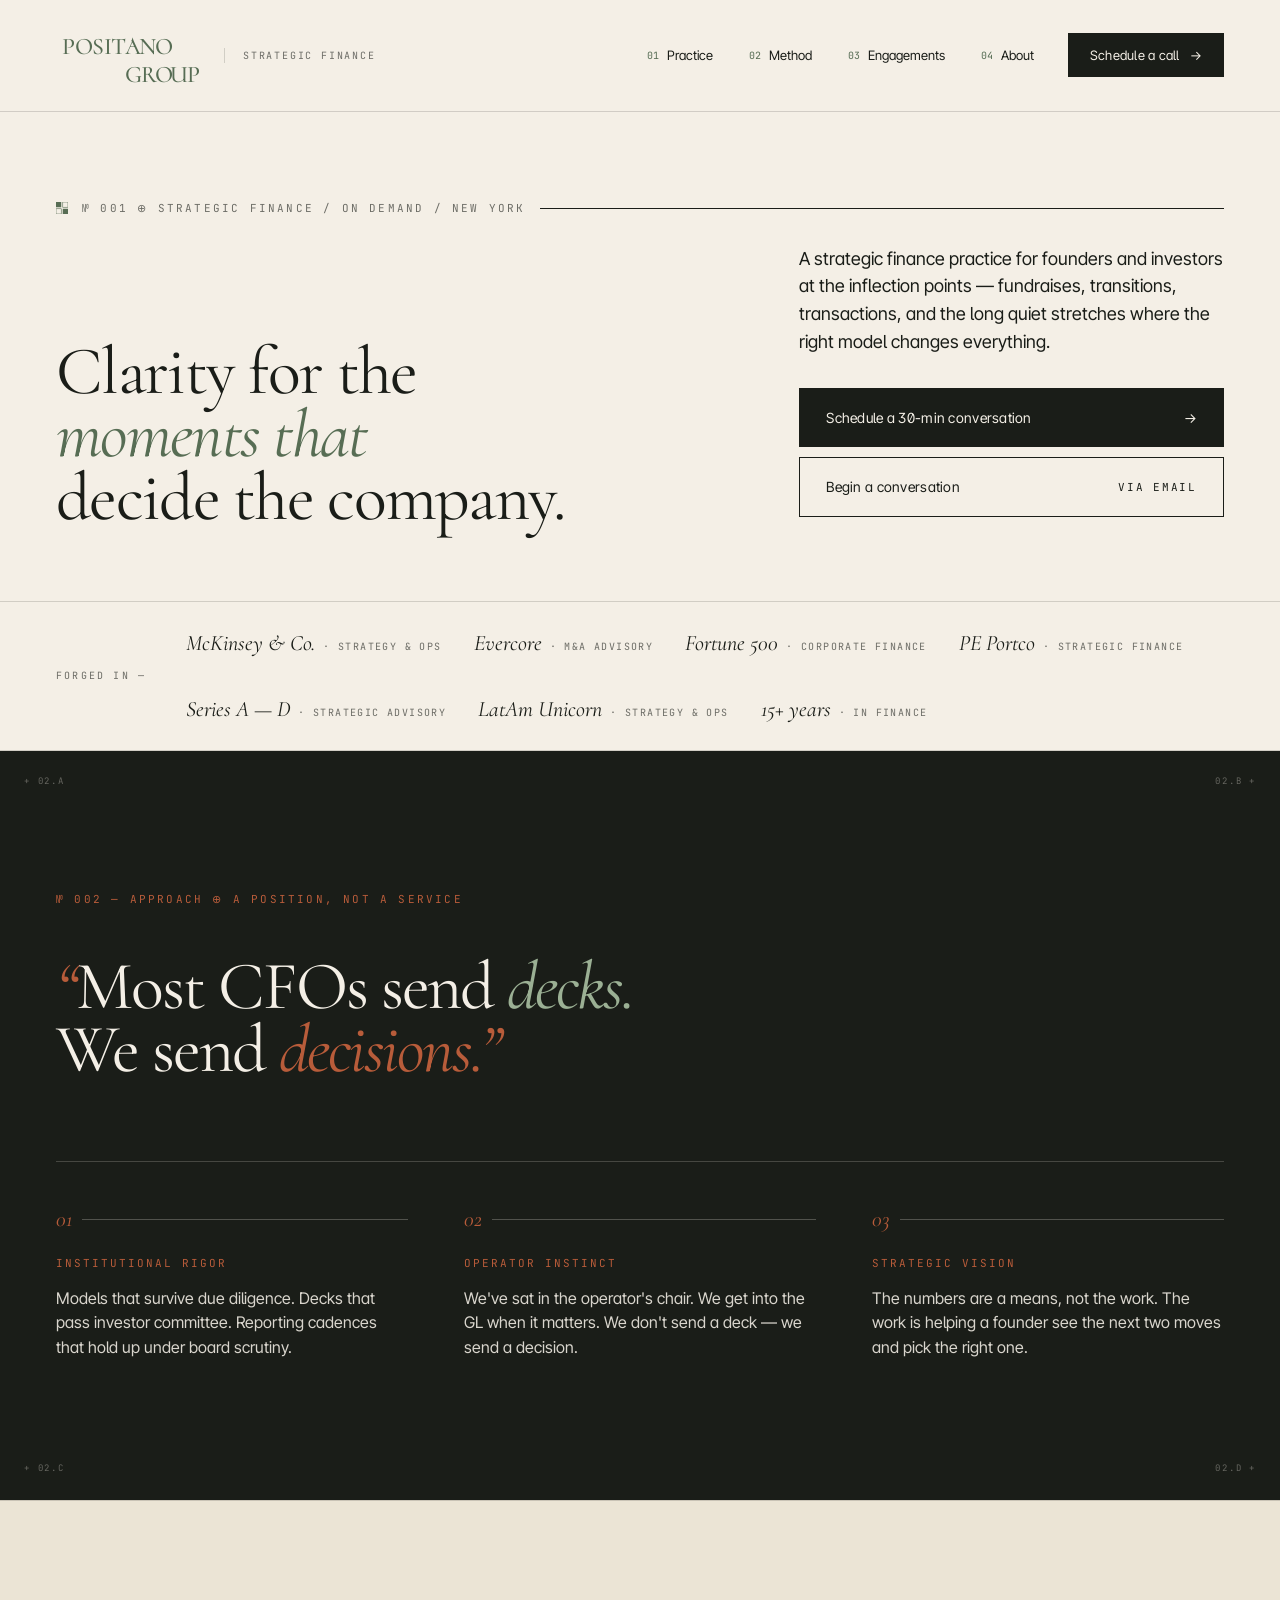
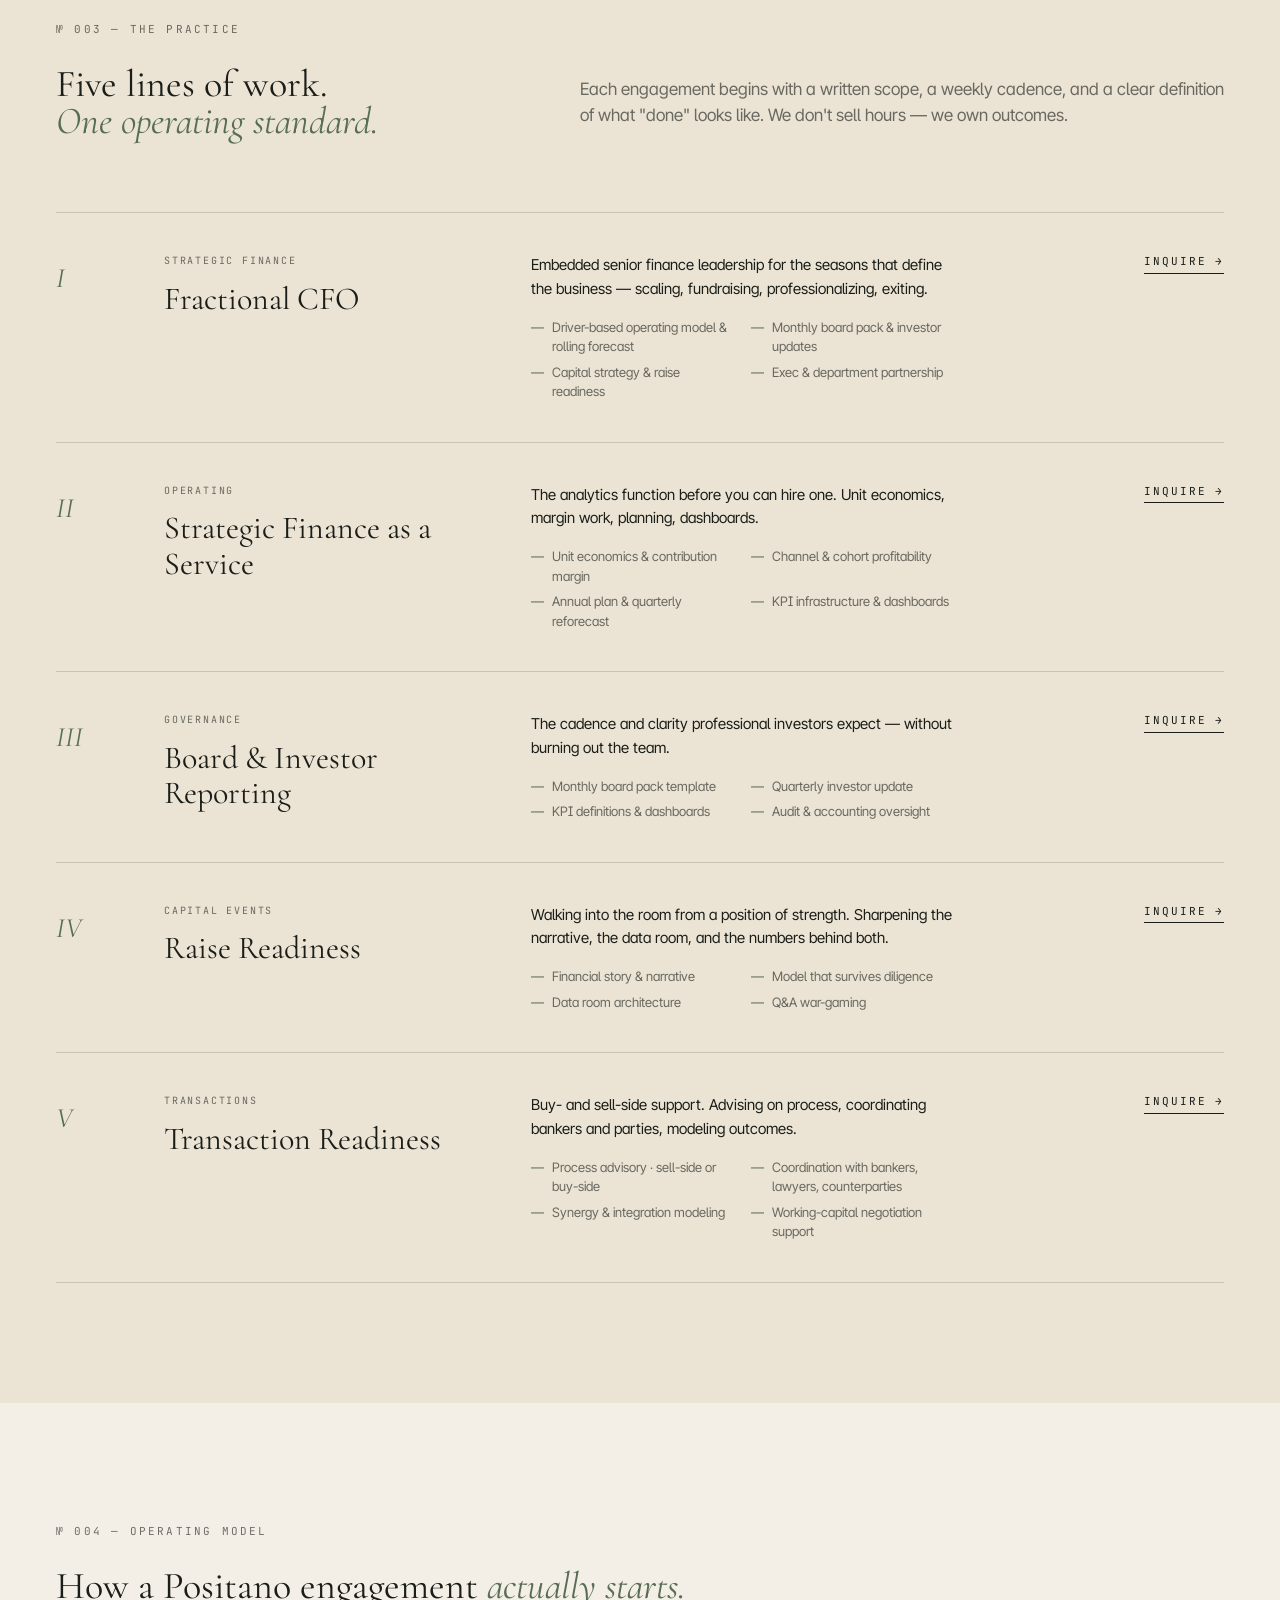
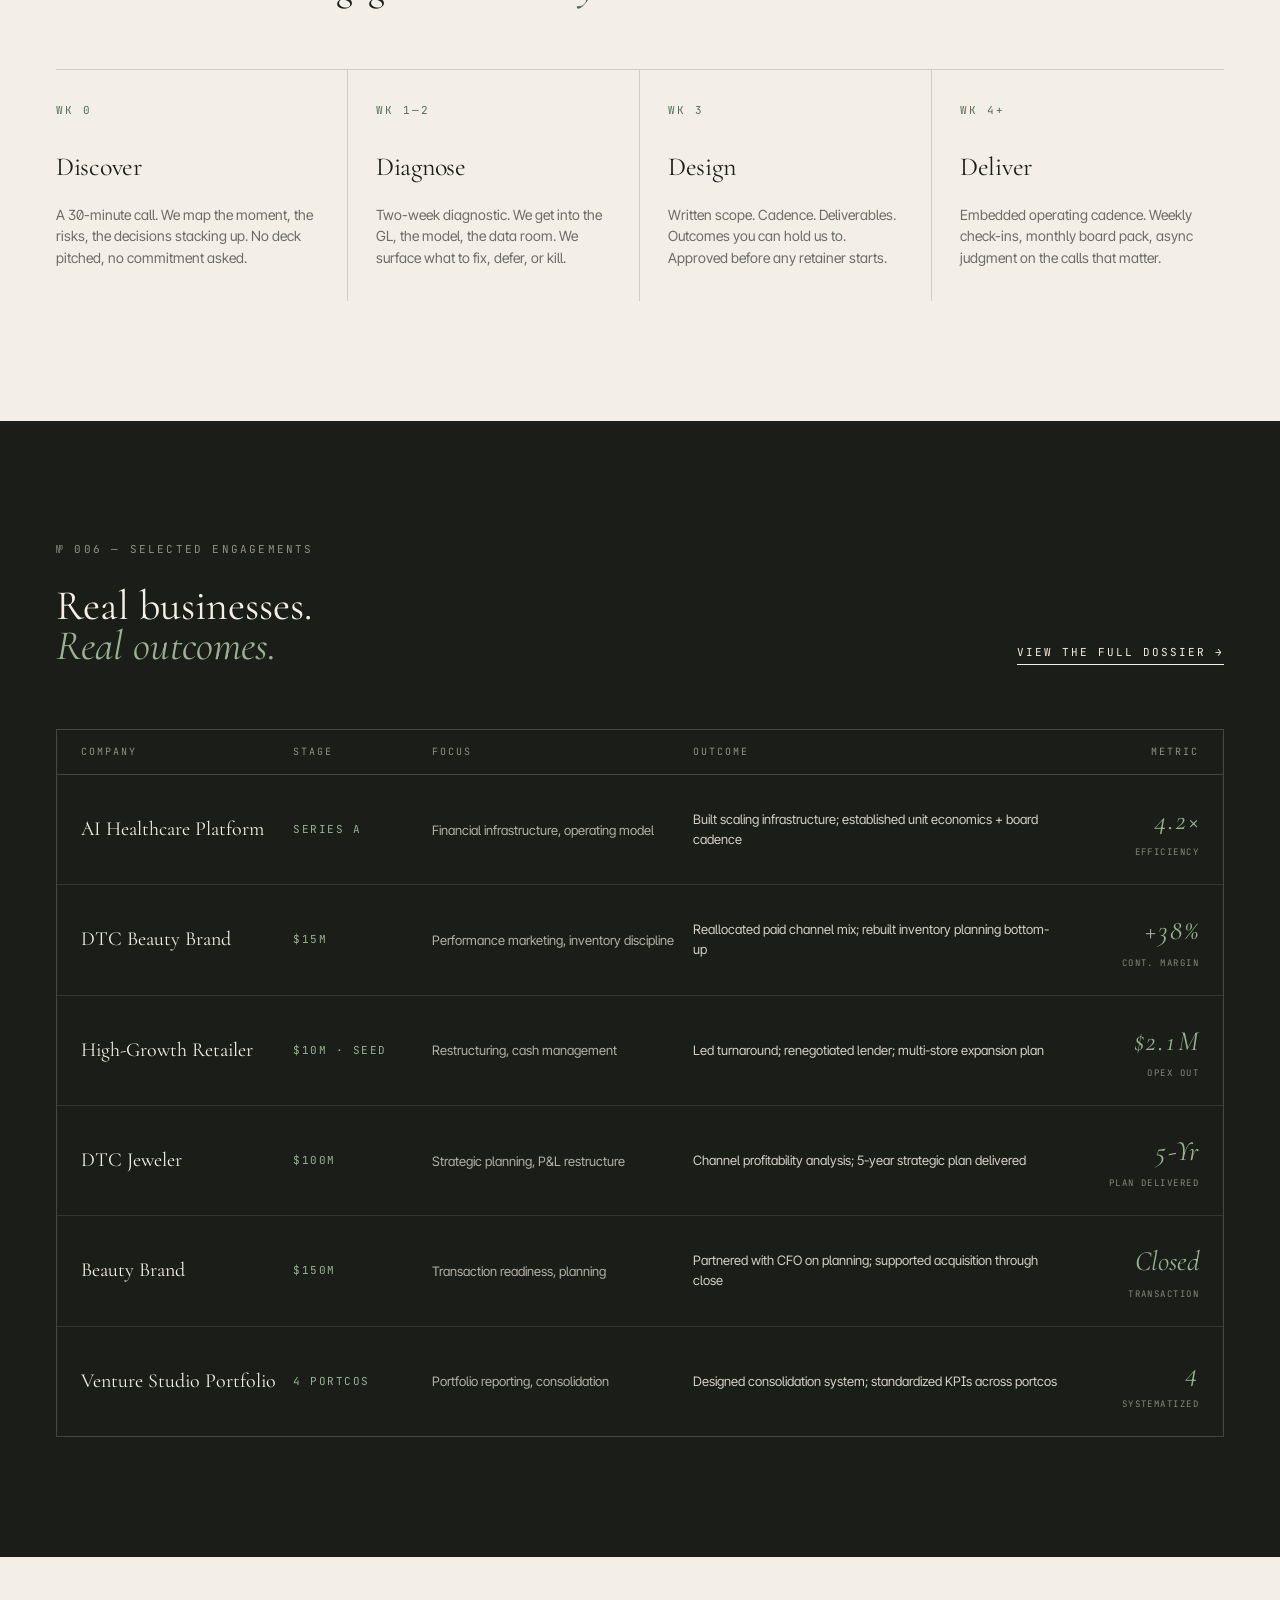
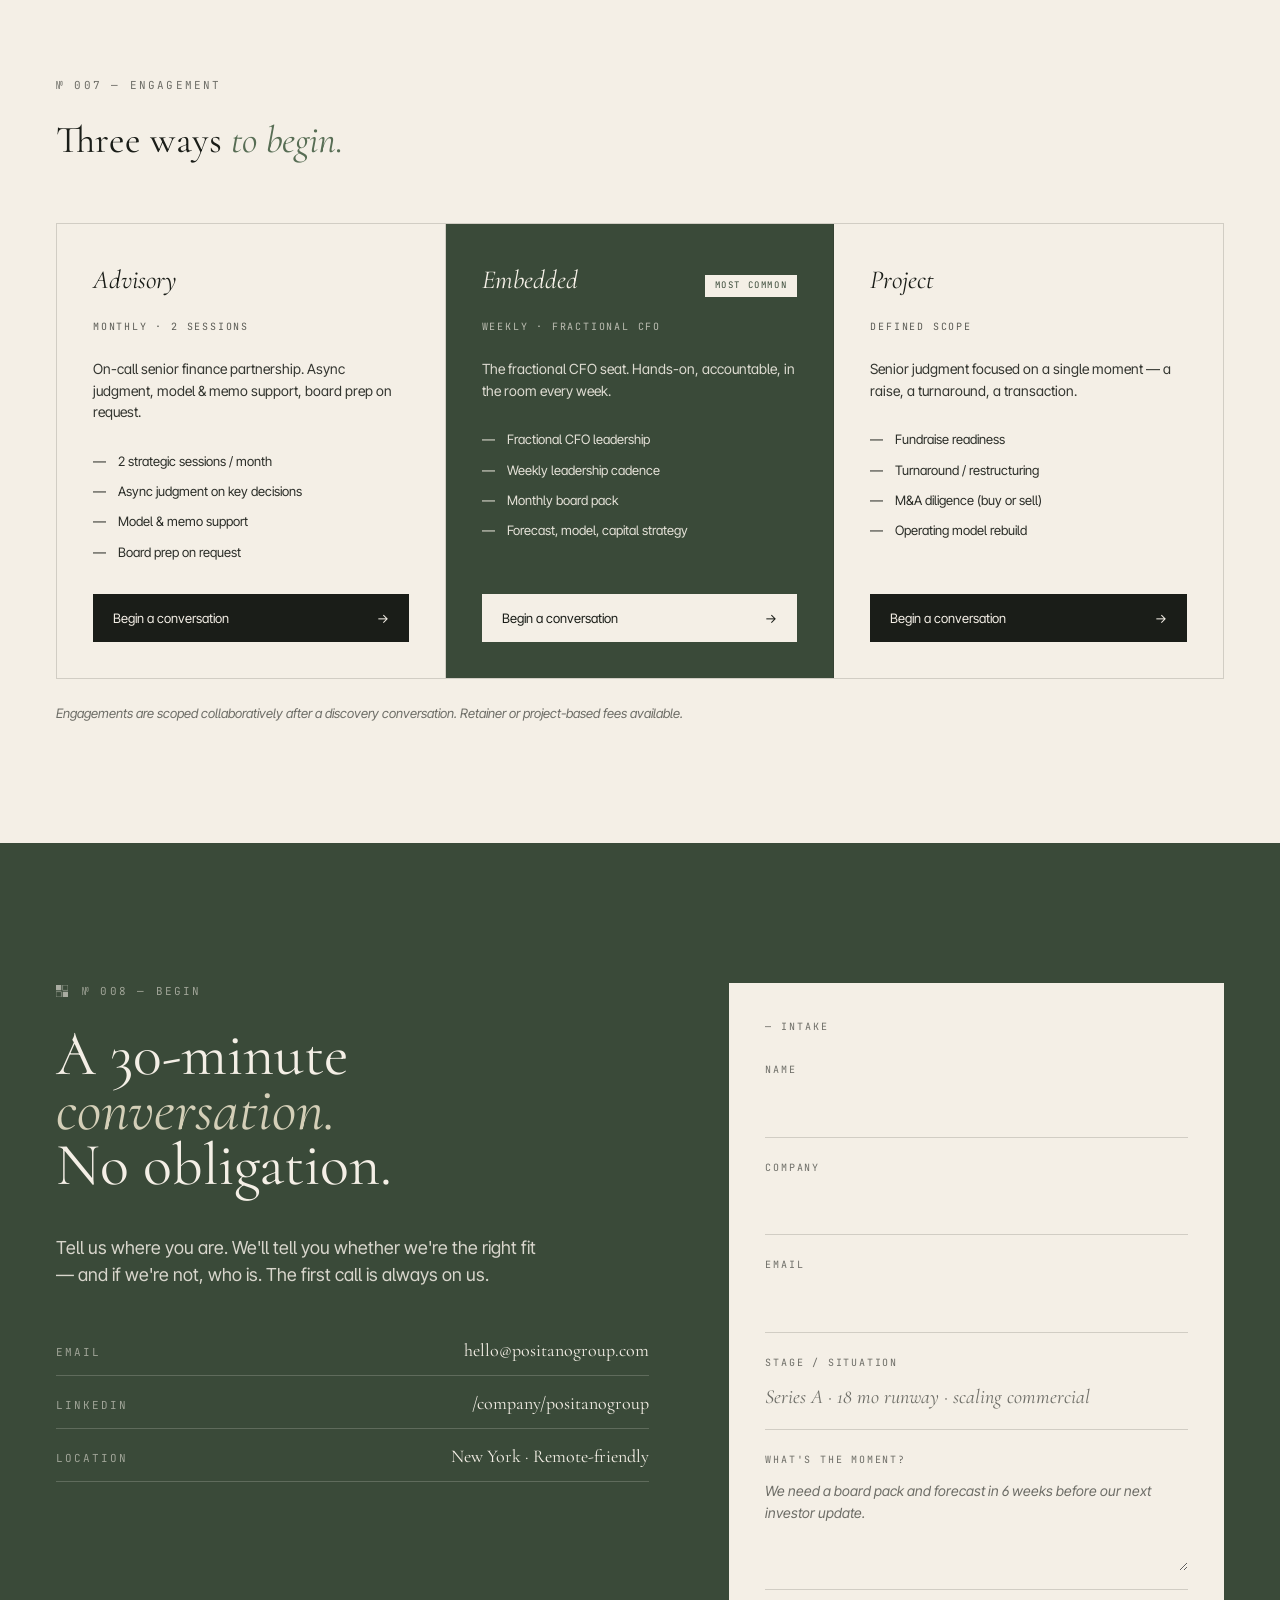
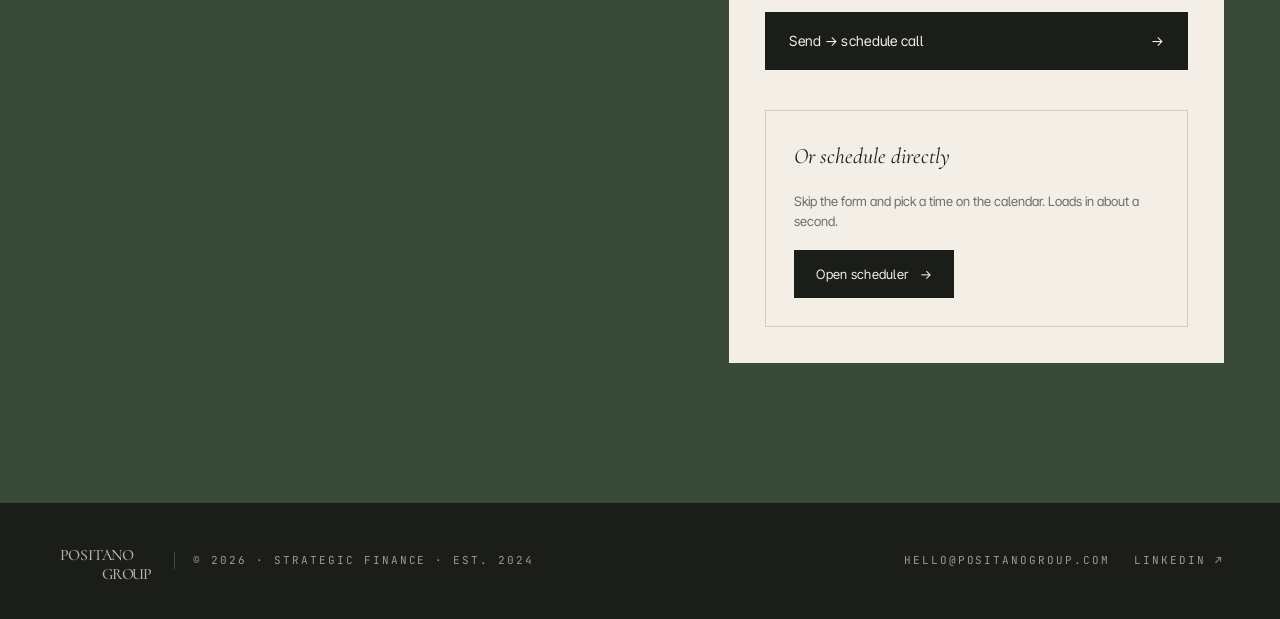
==== commit 97fcdab1: "Update index.html" ====
--- a/index.html
+++ b/index.html
@@ -145,7 +145,6 @@
     </svg>
     <span>№ 001 ⊕ Strategic Finance / On Demand / New York</span>
     <span class="rule" aria-hidden="true"></span>
-    <span class="seats">● 02 Seats open — Q3 2026</span>
   </div>
   <div class="hero-grid">
     <h1>
@@ -177,6 +176,7 @@
     <li><span class="k">Fortune 500</span><span class="v">· corporate finance</span></li>
     <li><span class="k">PE Portco</span><span class="v">· strategic finance</span></li>
     <li><span class="k">Series A — D</span><span class="v">· strategic advisory</span></li>
+        <li><span class="k">LatAm Unicorn</span><span class="v">· strategy &amp; ops</span></li>
     <li><span class="k">15+ years</span><span class="v">· in finance</span></li>
   </ul>
 </section>
--- a/assets/styles.css
+++ b/assets/styles.css
@@ -117,7 +117,7 @@
 }
 .nav-logo {
   width: 150px;
-  color: var(--a-ink);
+  color: var(--a-sage);
 }
 .nav-logo svg { width: 100%; height: auto; }
 .nav-tag {
@@ -147,7 +147,7 @@
   font-size: 10px;
   color: var(--a-sage);
 }
-.nav-cta {
+.nav-links a.nav-cta {
   margin-left: 16px;
   background: var(--a-ink);
   color: var(--a-cream);
@@ -157,7 +157,7 @@
   display: inline-flex; align-items: center; gap: 10px;
   transition: background 0.2s, transform 0.2s;
 }
-.nav-cta:hover { background: var(--a-sage-deep); transform: translateY(-1px); }
+.nav-links a.nav-cta:hover { background: var(--a-sage-deep); color: var(--a-cream); transform: translateY(-1px); }
 
 /* Hamburger */
 .nav-toggle {
@@ -1189,7 +1189,7 @@
 .beliefs .meta { color: var(--a-clay); margin-bottom: 36px; }
 .beliefs-grid {
   display: grid;
-  grid-template-columns: repeat(5, 1fr);
+  grid-template-columns: repeat(5, minmax(0, 1fr));
 }
 .belief {
   padding: 36px 24px;
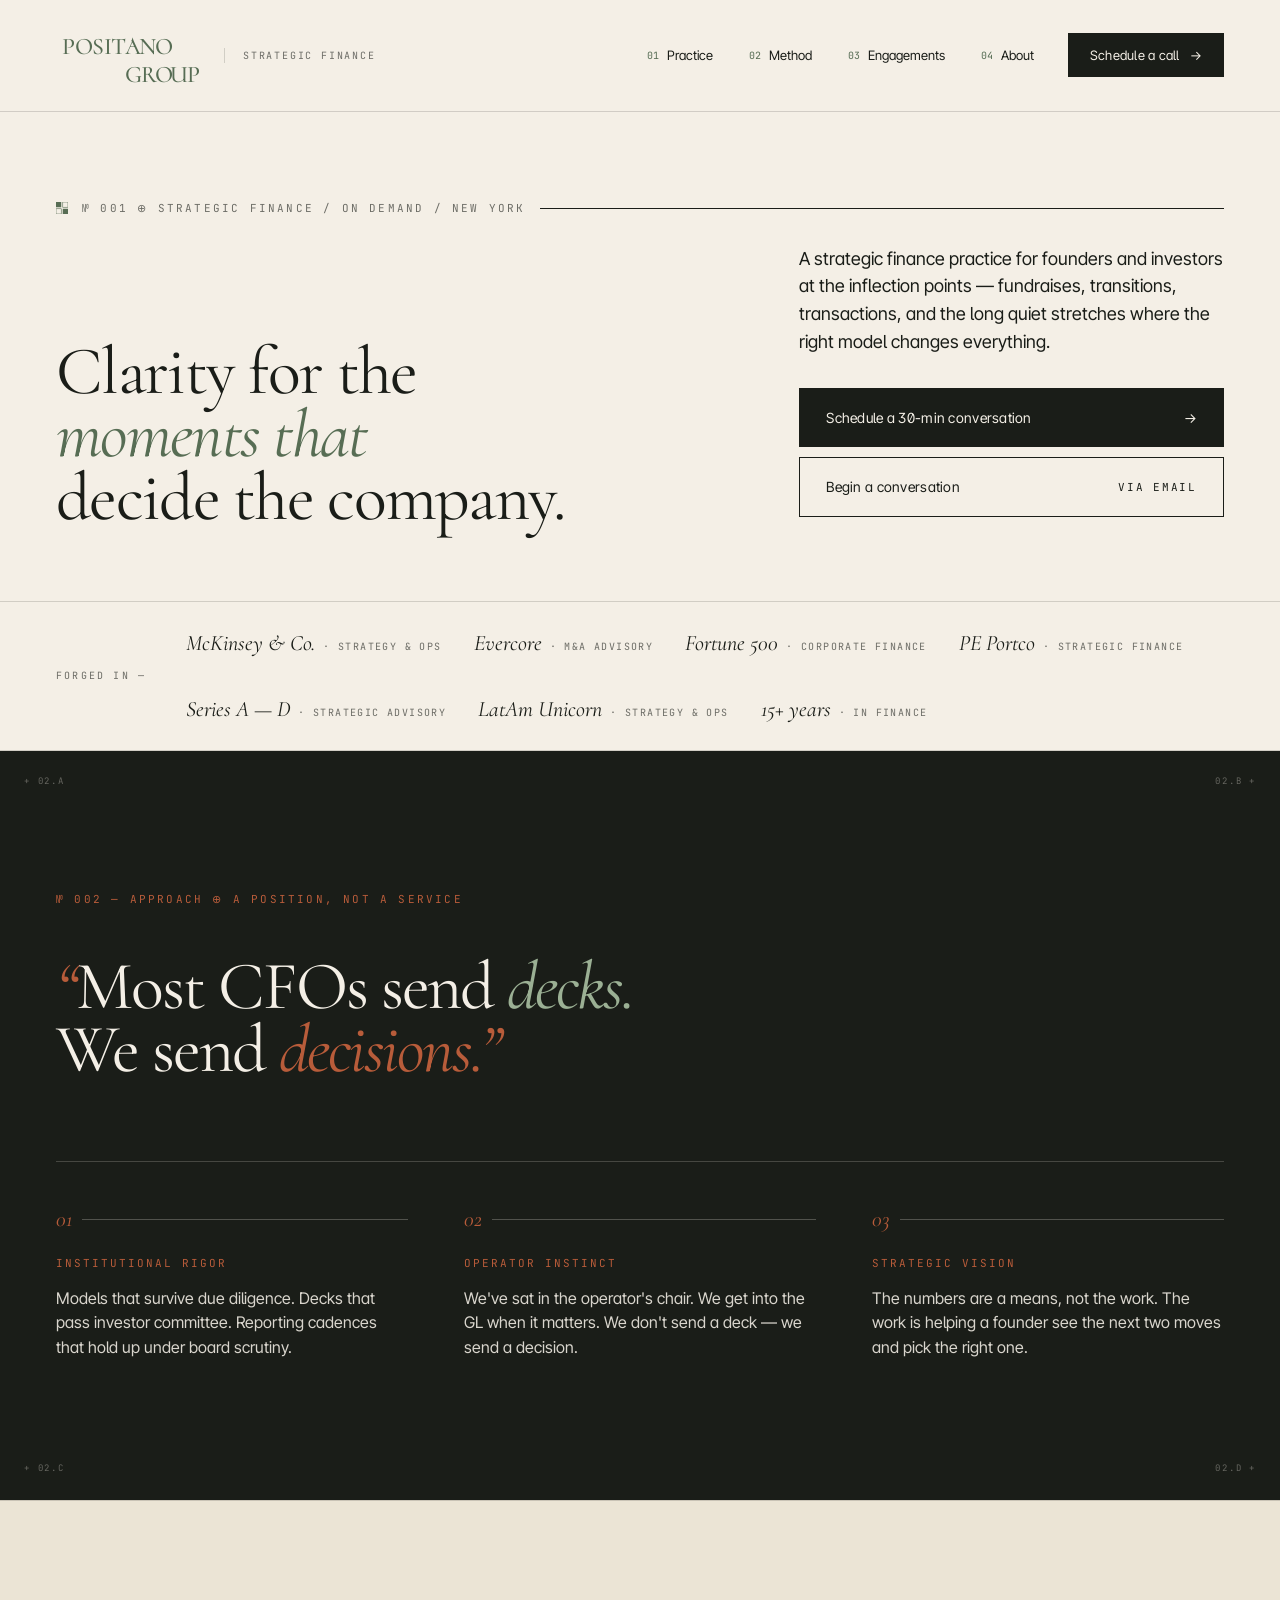
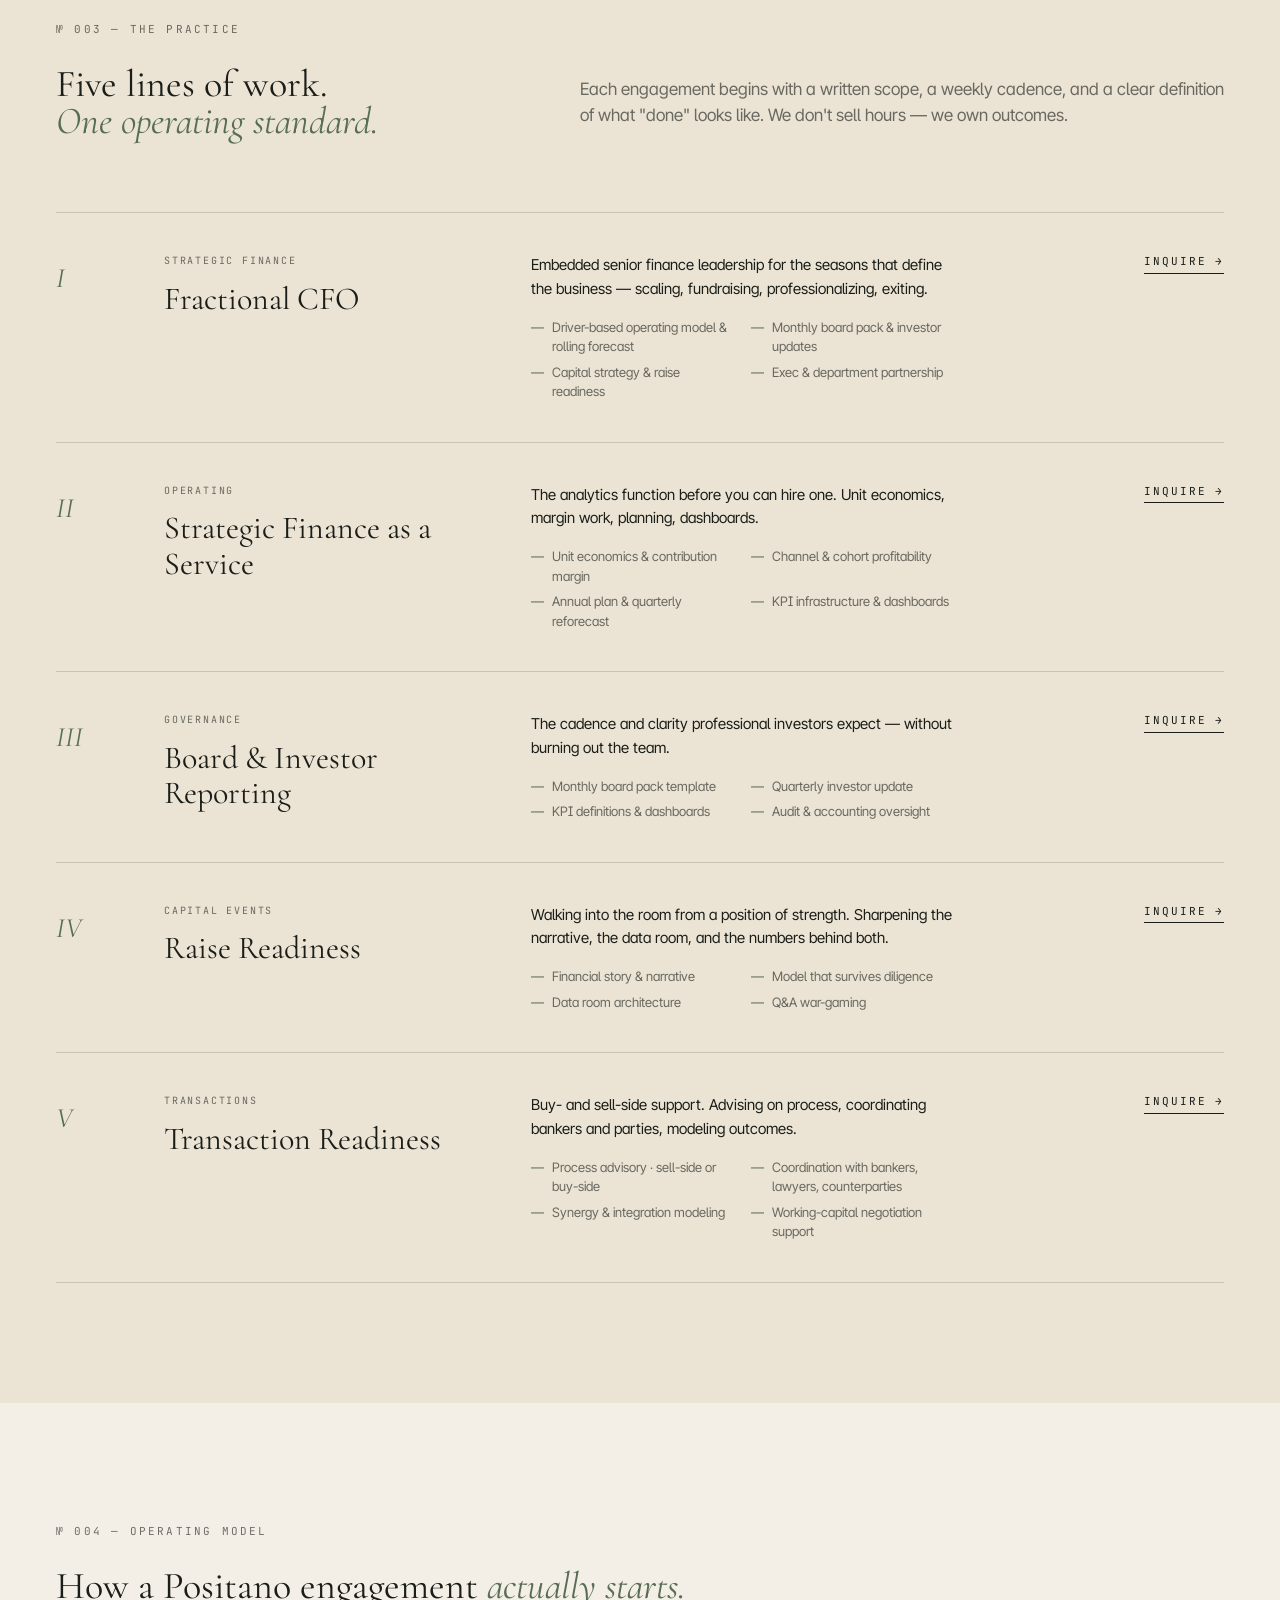
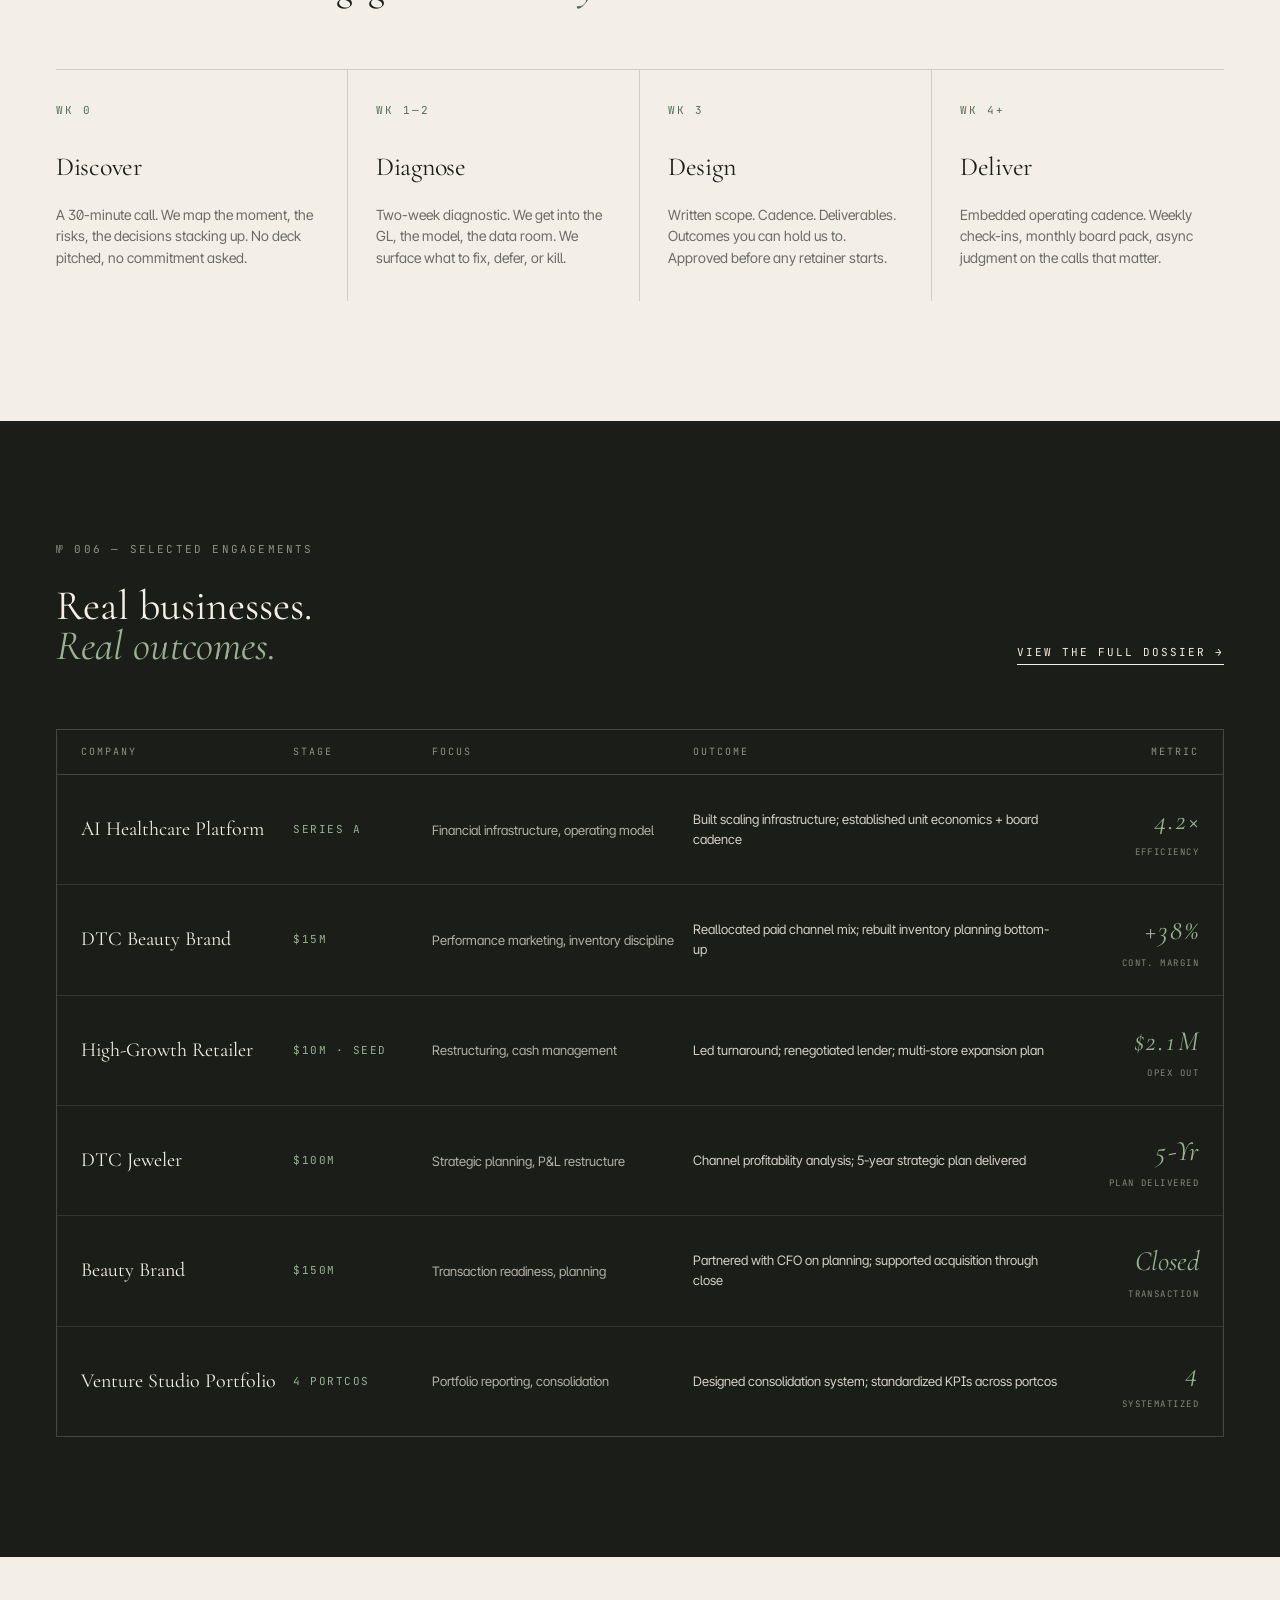
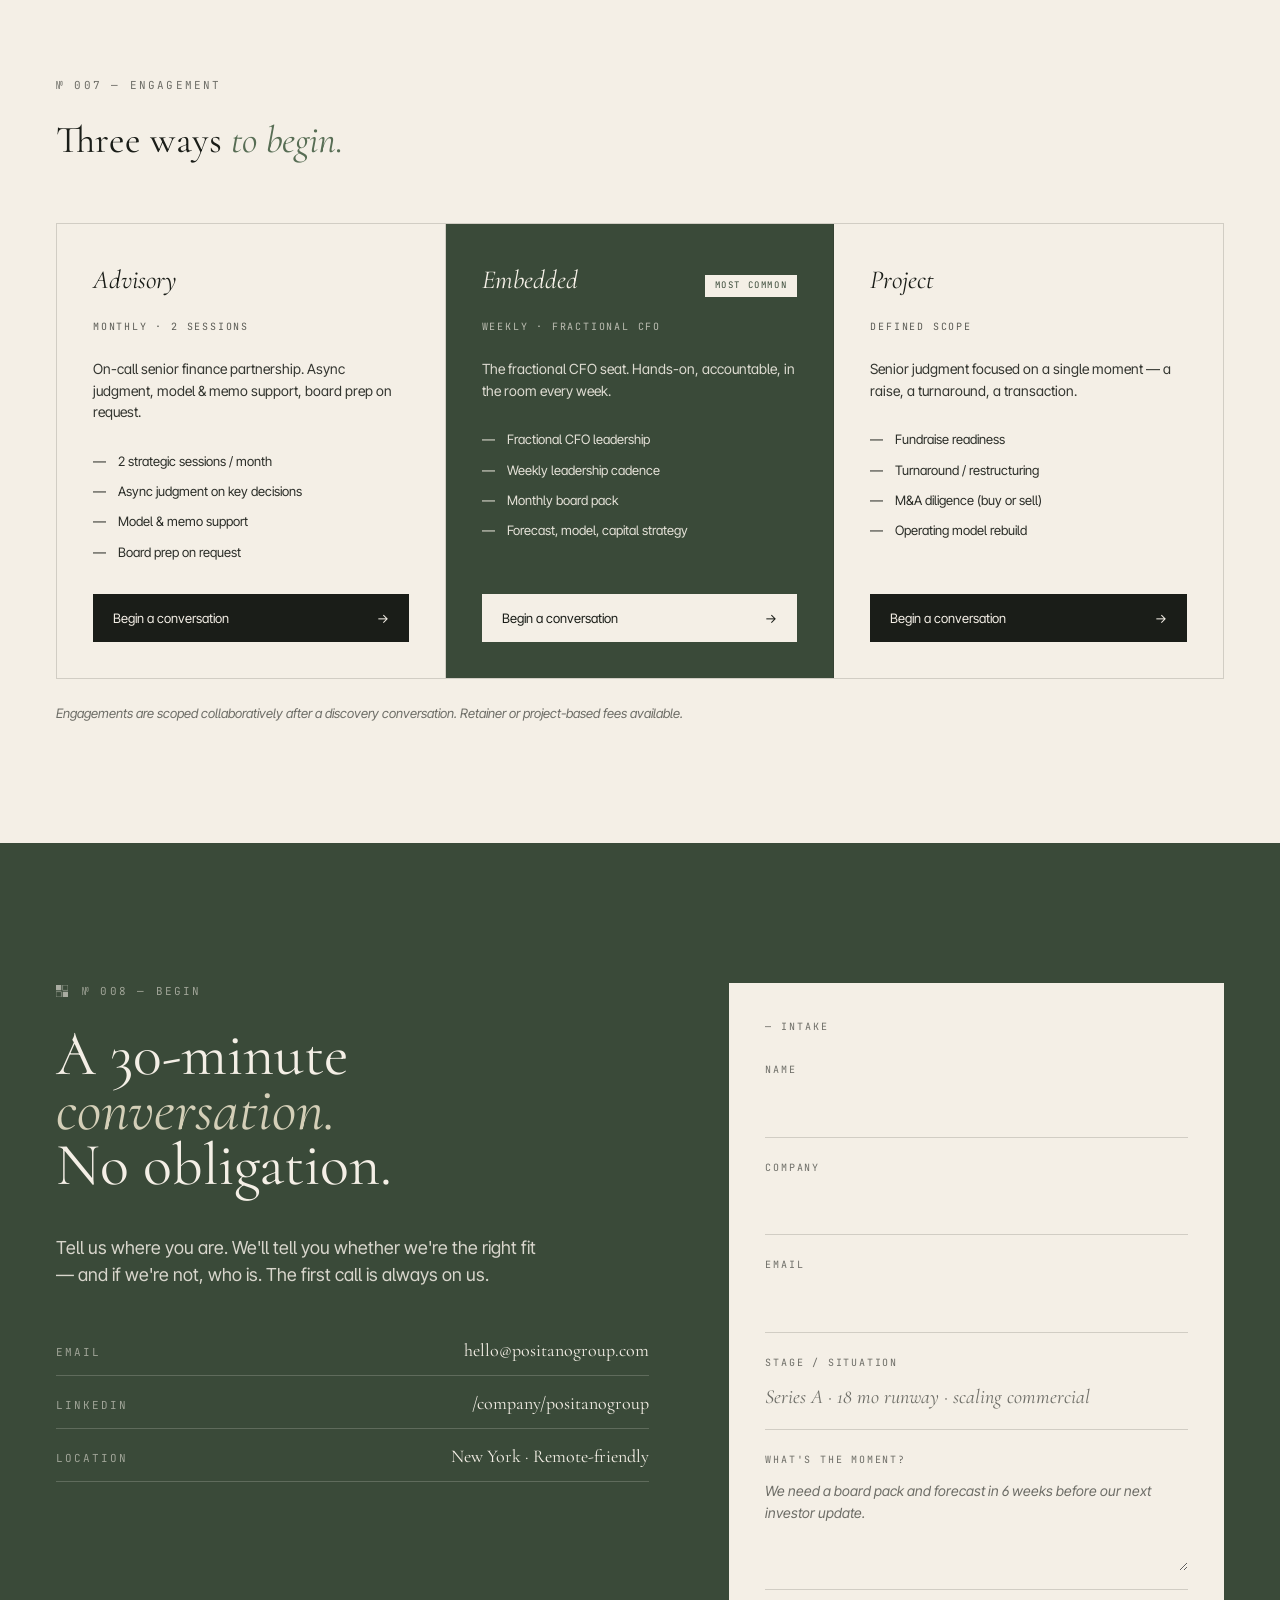
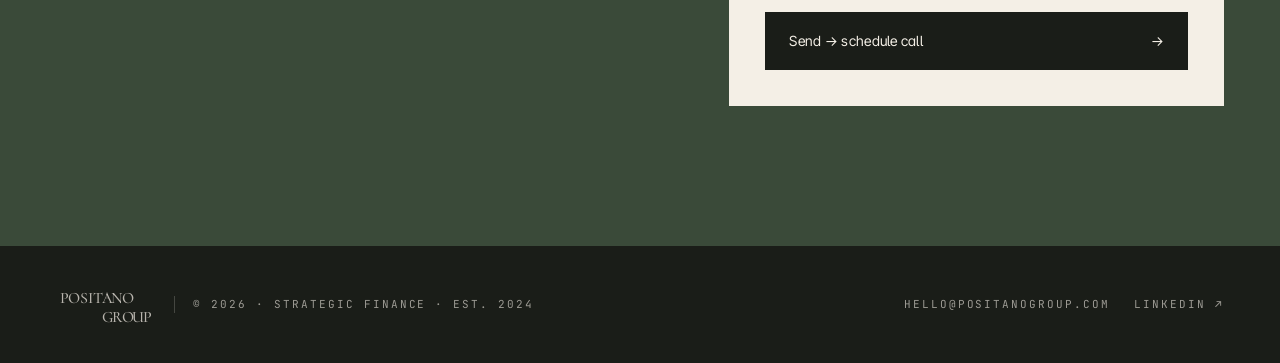
==== commit d439cbfa: "Update index.html" ====
--- a/index.html
+++ b/index.html
@@ -536,14 +536,7 @@
         </div>
       </form>
 
-      <!-- Lazy Calendly (zero JS/CSS until clicked) -->
-      <div class="calendly-shell">
-        <h3>Or schedule directly</h3>
-        <p>Skip the form and pick a time on the calendar. Loads in about a second.</p>
-        <button class="calendly-load-btn" type="button" data-url="https://calendly.com/positanogroup-info/30min">
-          <span class="cal-label">Open scheduler</span><span aria-hidden="true">→</span>
-        </button>
-      </div>
+     
     </div>
   </div>
 </section>
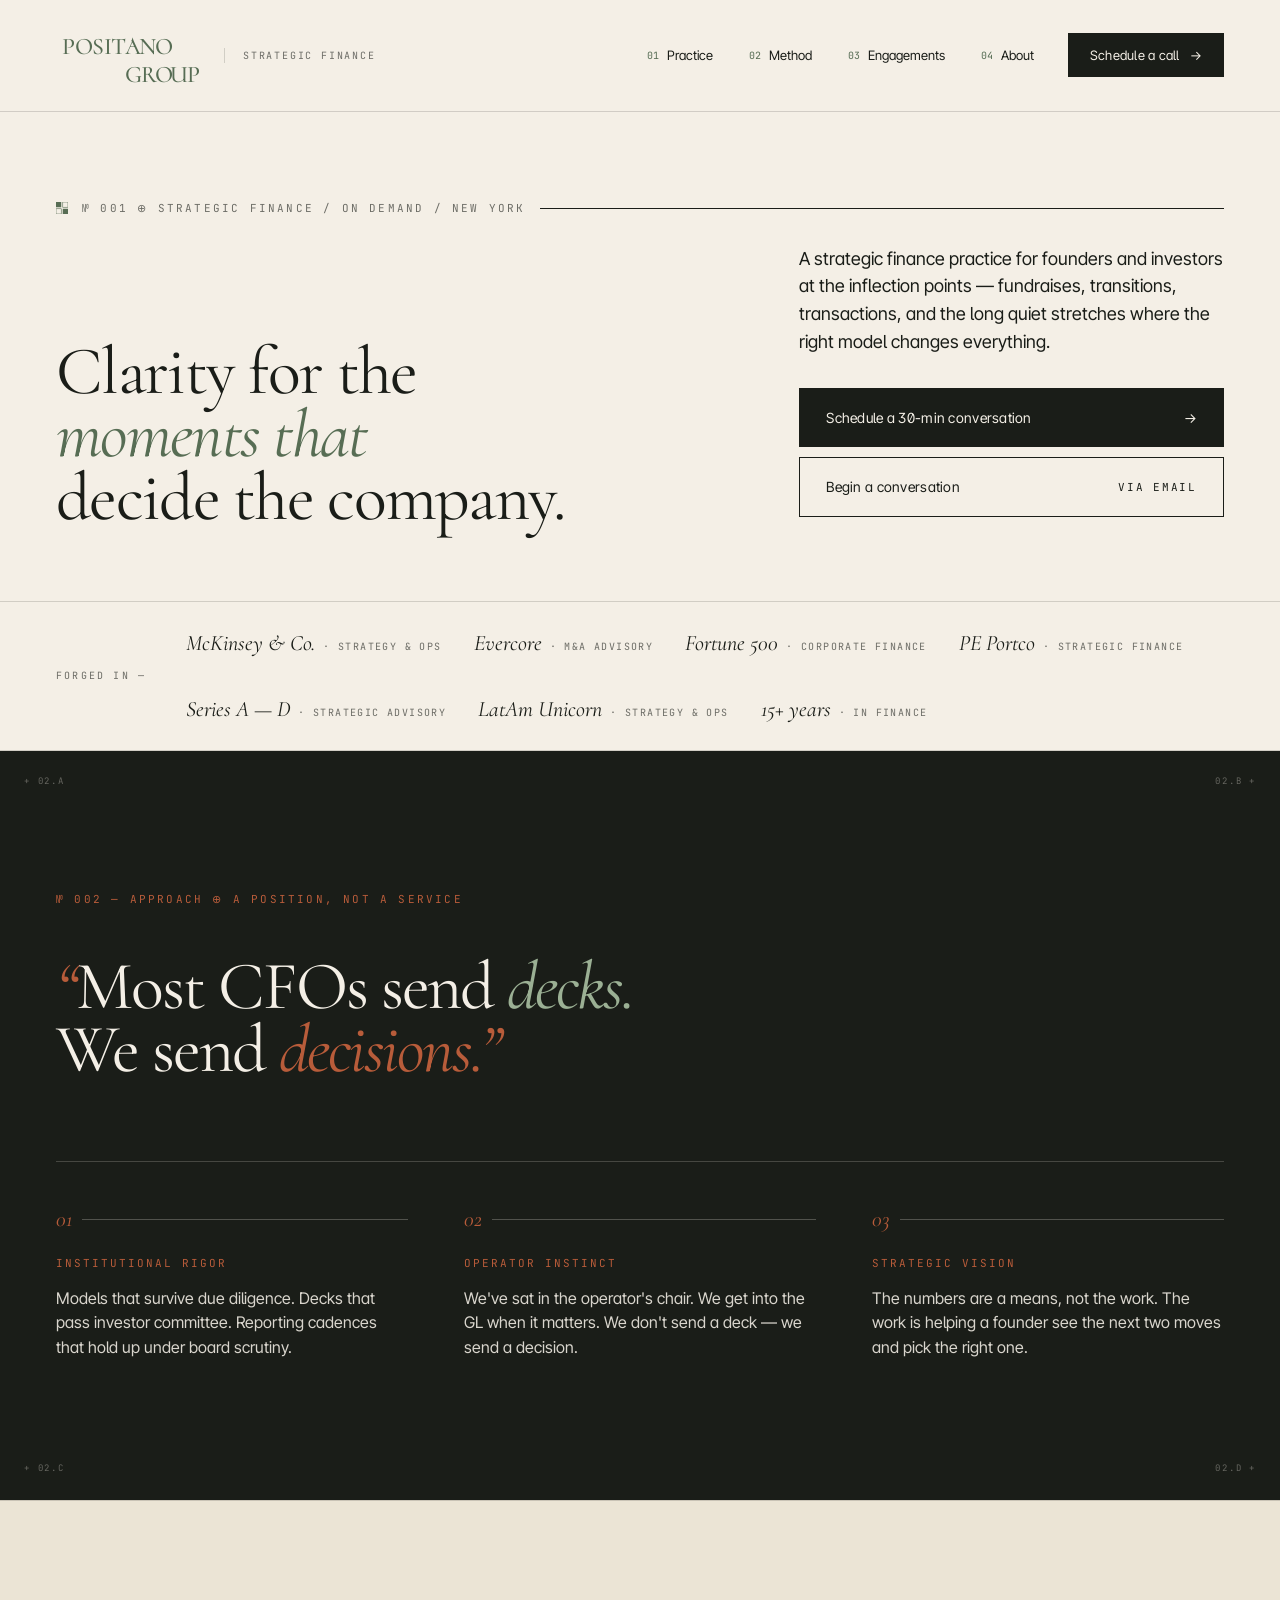
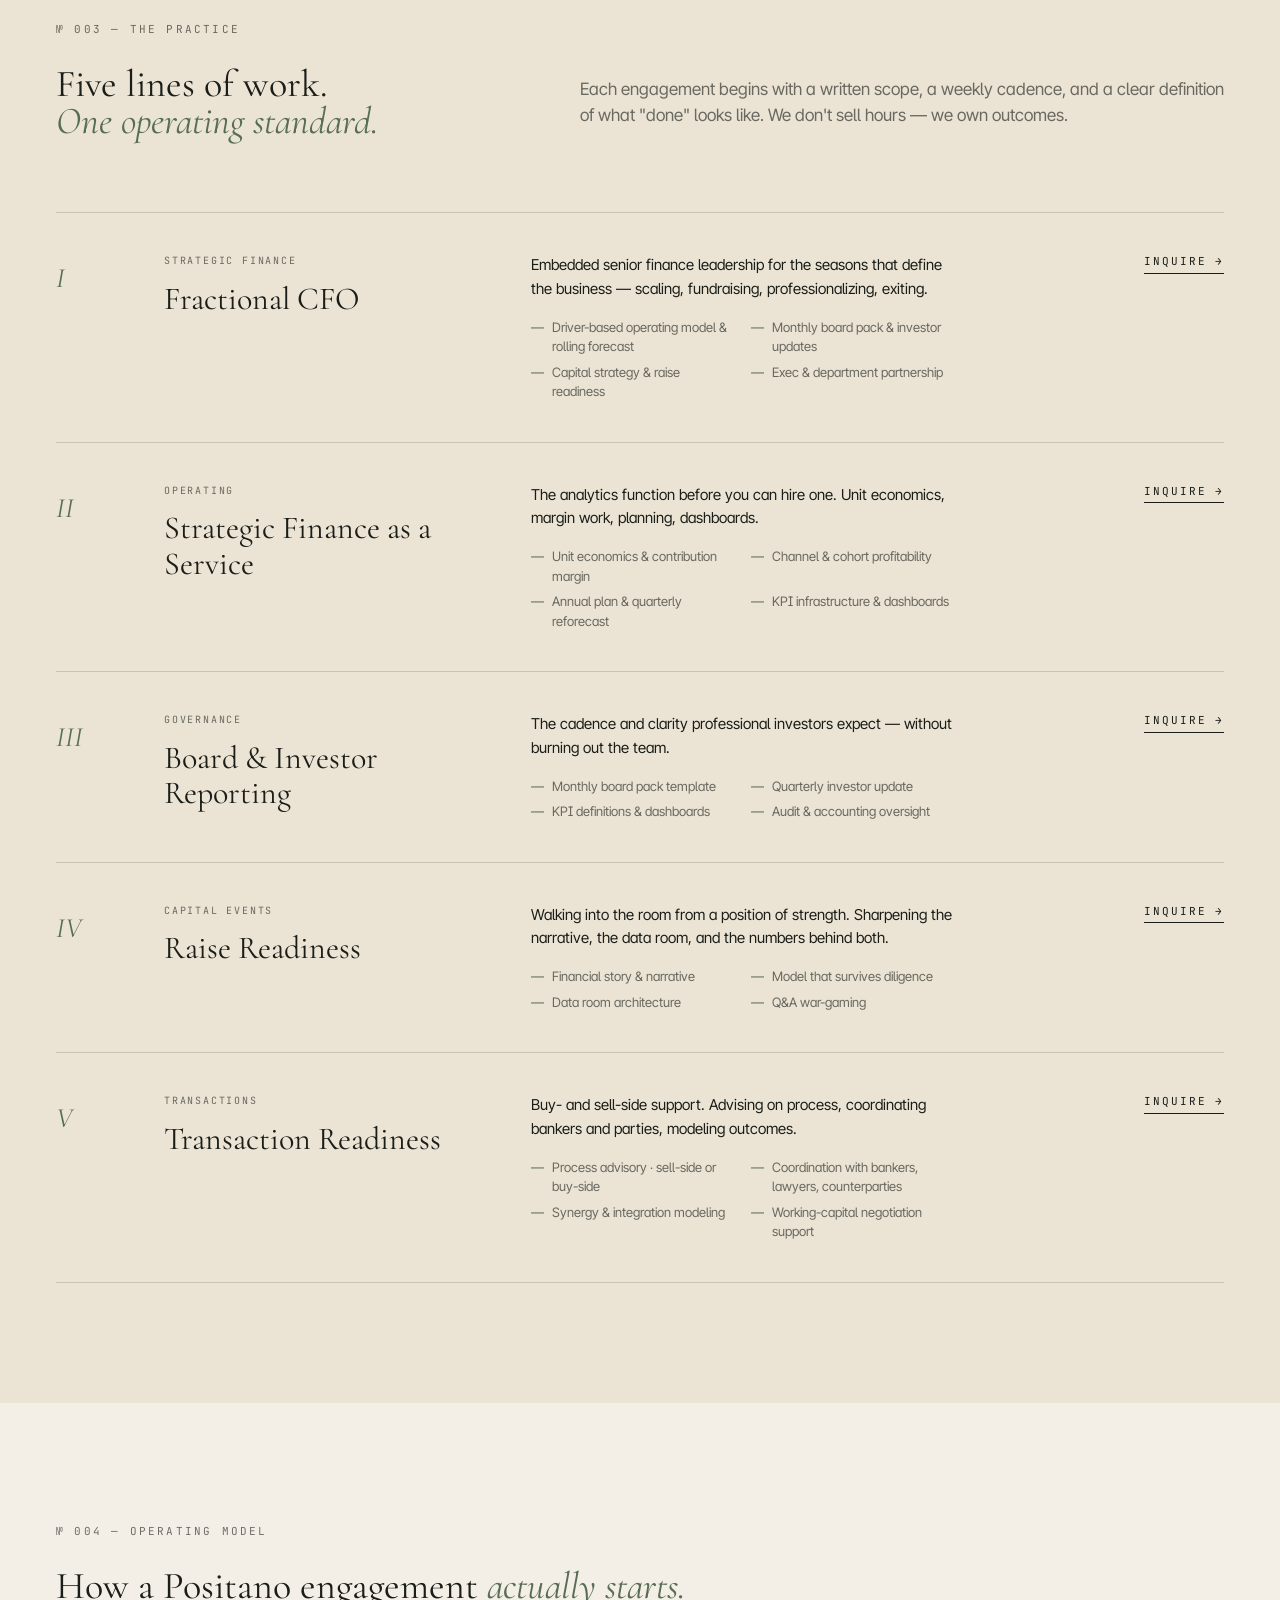
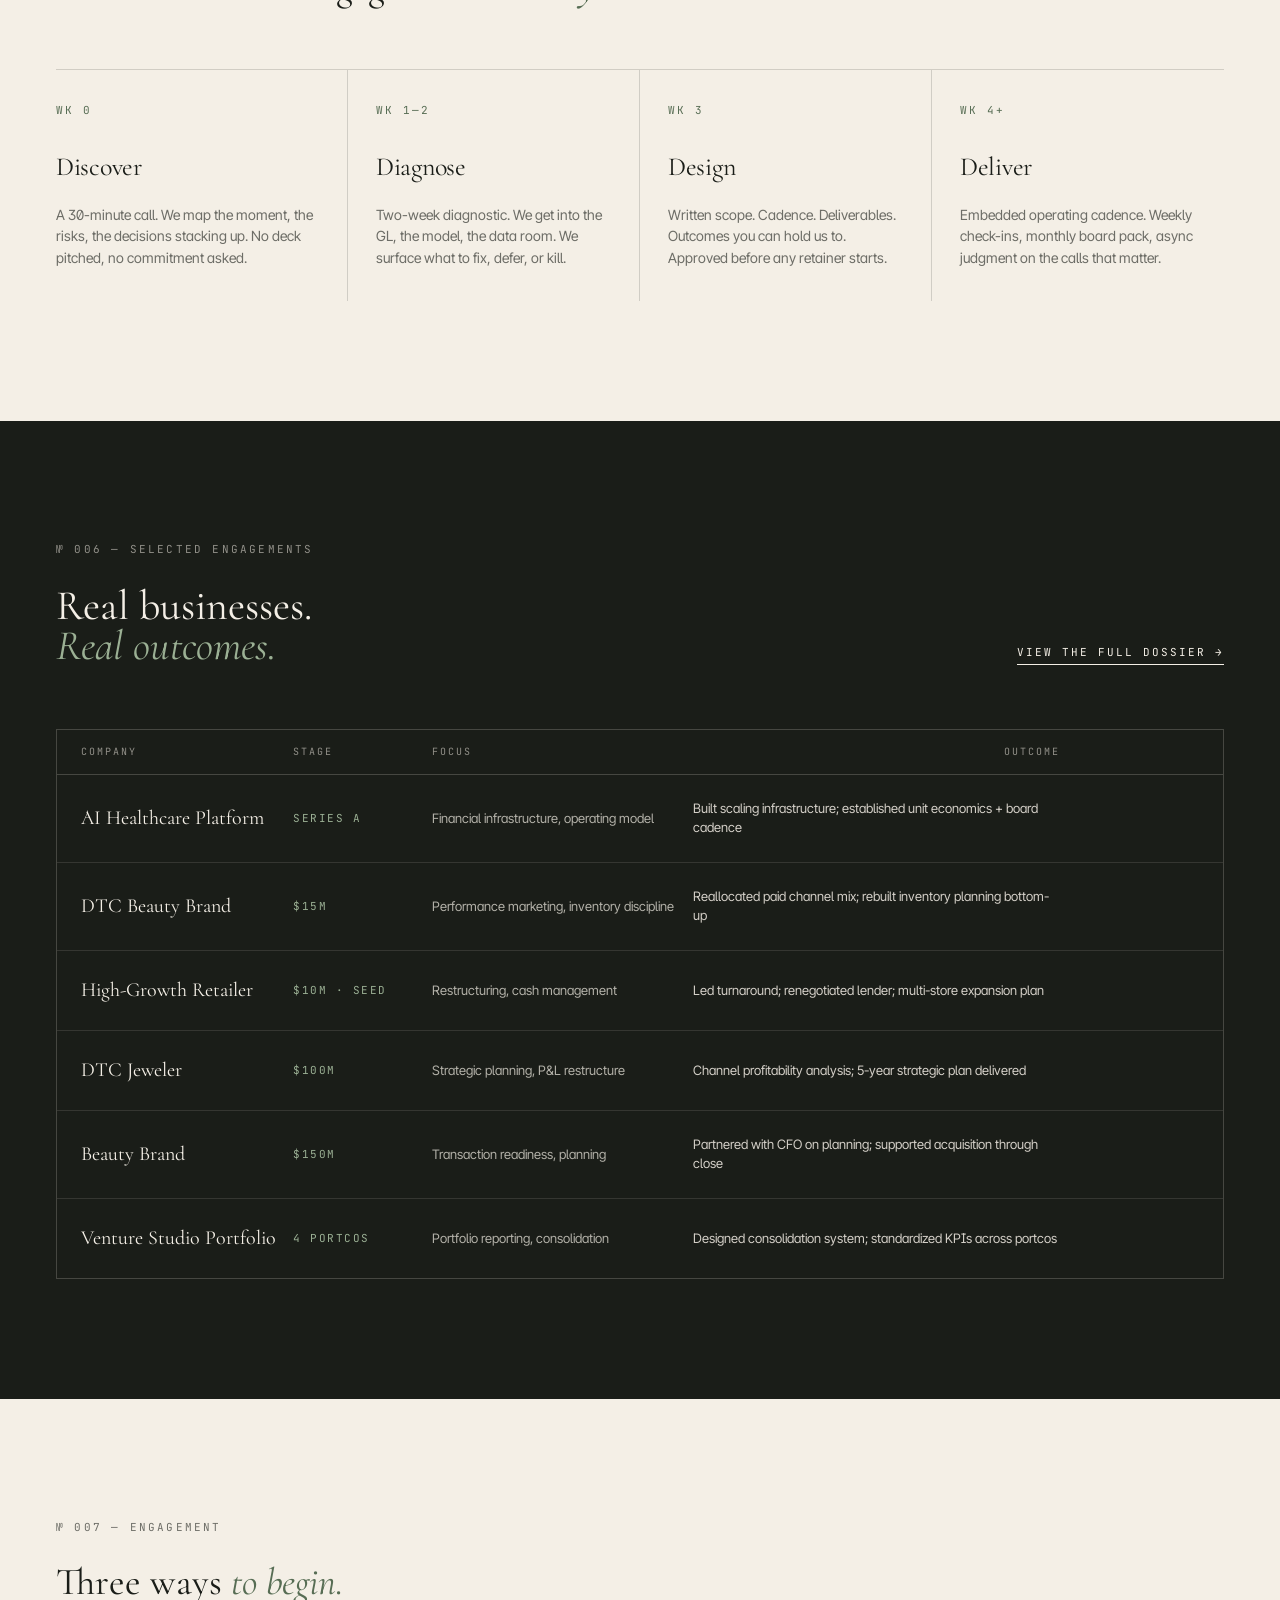
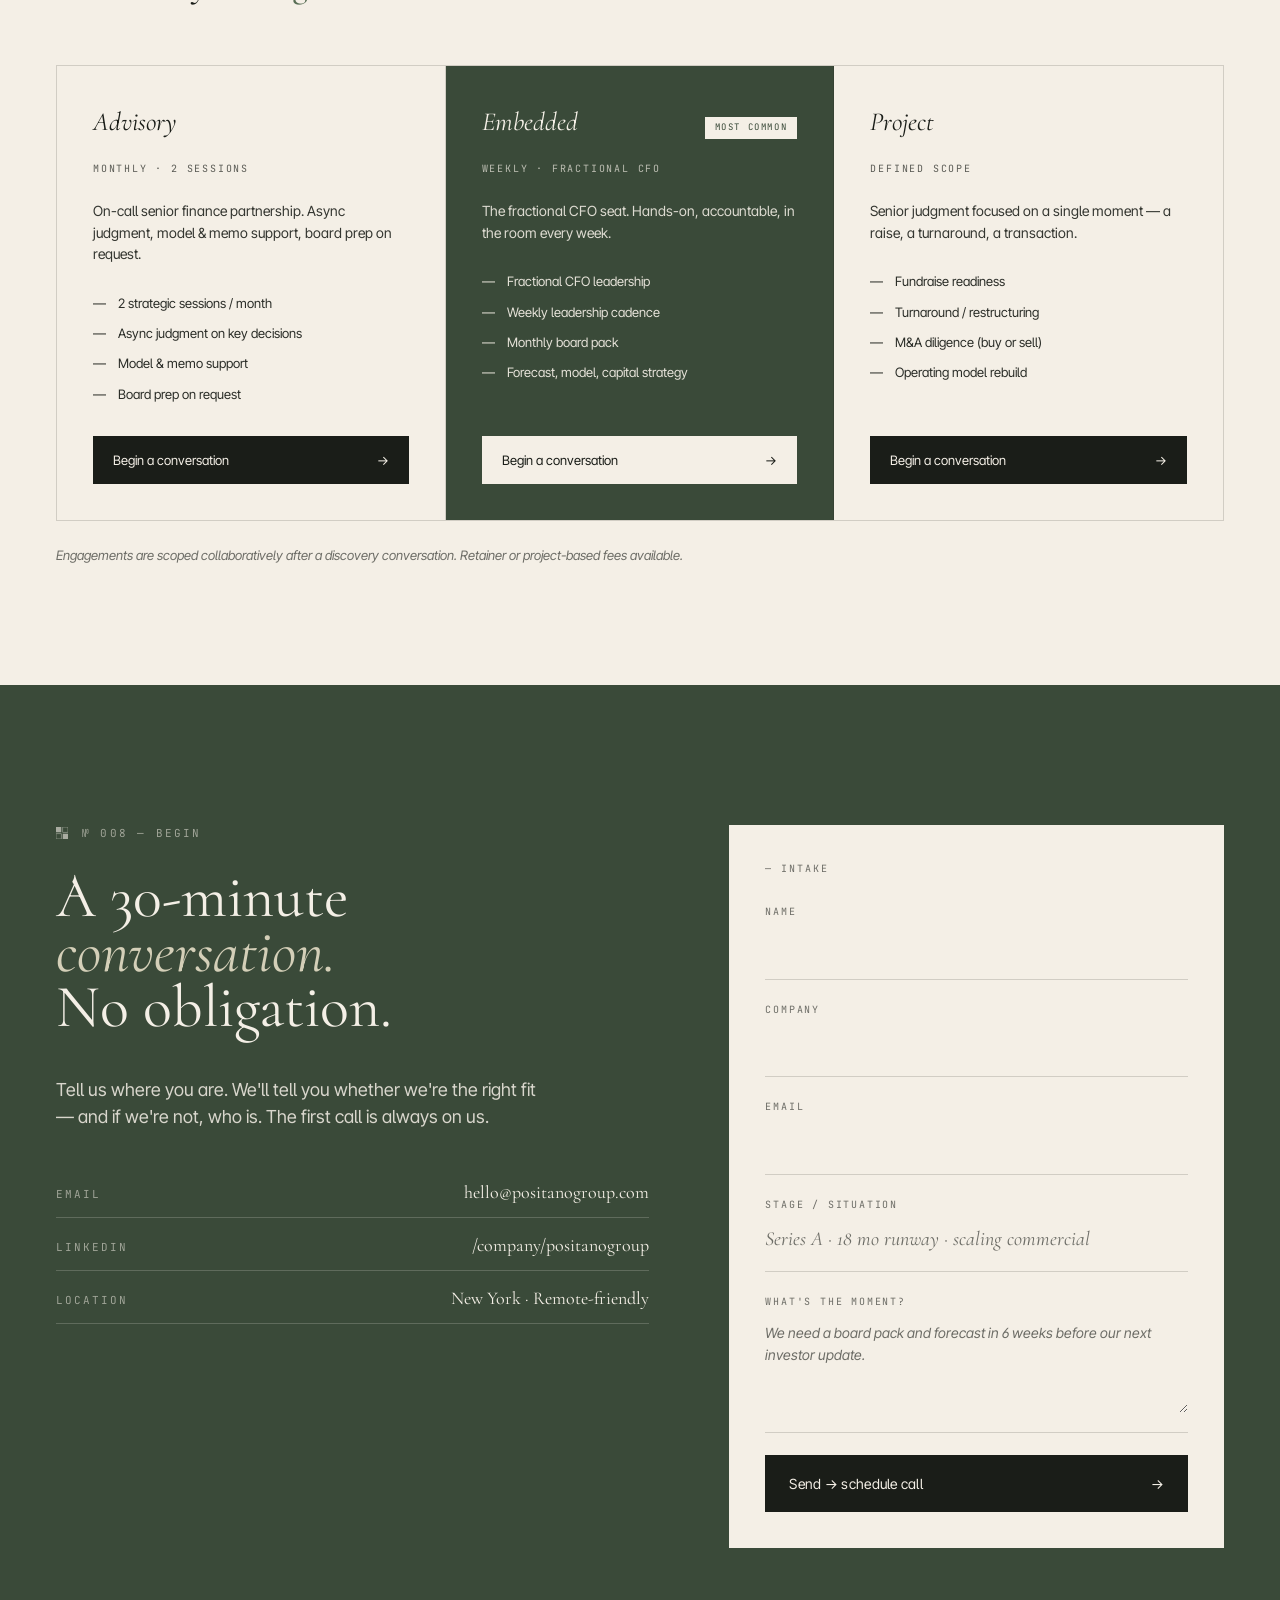
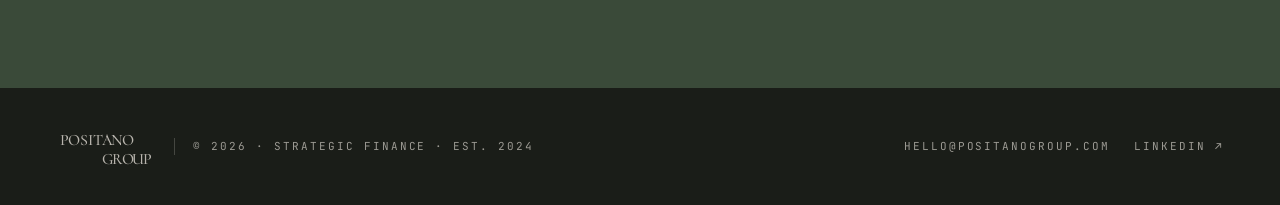
==== commit 44e78f0b: "Update index.html" ====
--- a/index.html
+++ b/index.html
@@ -369,49 +369,42 @@
       <span role="columnheader">Stage</span>
       <span role="columnheader">Focus</span>
       <span role="columnheader">Outcome</span>
-      <span role="columnheader">Metric</span>
     </div>
     <div class="cases-row" role="row">
       <span class="co" role="cell">AI Healthcare Platform</span>
       <span class="stage" role="cell">SERIES A</span>
       <span class="focus" role="cell">Financial infrastructure, operating model</span>
       <span class="outcome" role="cell">Built scaling infrastructure; established unit economics + board cadence</span>
-      <span class="metric" role="cell"><span class="n">4.2×</span><div class="l">efficiency</div></span>
     </div>
     <div class="cases-row" role="row">
       <span class="co" role="cell">DTC Beauty Brand</span>
       <span class="stage" role="cell">$15M</span>
       <span class="focus" role="cell">Performance marketing, inventory discipline</span>
       <span class="outcome" role="cell">Reallocated paid channel mix; rebuilt inventory planning bottom-up</span>
-      <span class="metric" role="cell"><span class="n">+38%</span><div class="l">cont. margin</div></span>
     </div>
     <div class="cases-row" role="row">
       <span class="co" role="cell">High-Growth Retailer</span>
       <span class="stage" role="cell">$10M · SEED</span>
       <span class="focus" role="cell">Restructuring, cash management</span>
       <span class="outcome" role="cell">Led turnaround; renegotiated lender; multi-store expansion plan</span>
-      <span class="metric" role="cell"><span class="n">$2.1M</span><div class="l">opex out</div></span>
     </div>
     <div class="cases-row" role="row">
       <span class="co" role="cell">DTC Jeweler</span>
       <span class="stage" role="cell">$100M</span>
       <span class="focus" role="cell">Strategic planning, P&amp;L restructure</span>
       <span class="outcome" role="cell">Channel profitability analysis; 5-year strategic plan delivered</span>
-      <span class="metric" role="cell"><span class="n">5-Yr</span><div class="l">plan delivered</div></span>
     </div>
     <div class="cases-row" role="row">
       <span class="co" role="cell">Beauty Brand</span>
       <span class="stage" role="cell">$150M</span>
       <span class="focus" role="cell">Transaction readiness, planning</span>
       <span class="outcome" role="cell">Partnered with CFO on planning; supported acquisition through close</span>
-      <span class="metric" role="cell"><span class="n">Closed</span><div class="l">transaction</div></span>
     </div>
     <div class="cases-row" role="row">
       <span class="co" role="cell">Venture Studio Portfolio</span>
       <span class="stage" role="cell">4 PORTCOS</span>
       <span class="focus" role="cell">Portfolio reporting, consolidation</span>
       <span class="outcome" role="cell">Designed consolidation system; standardized KPIs across portcos</span>
-      <span class="metric" role="cell"><span class="n">4</span><div class="l">systematized</div></span>
     </div>
   </div>
 </section>
--- a/assets/styles.css
+++ b/assets/styles.css
@@ -1186,7 +1186,17 @@
   background: var(--a-ink);
   color: var(--a-cream);
 }
-.beliefs .meta { color: var(--a-clay); margin-bottom: 36px; }
+.beliefs .section-meta { color: var(--a-clay); margin-bottom: 20px; }
+.beliefs-title {
+  font-family: var(--font-serif);
+  font-size: clamp(34px, 5vw, 52px);
+  line-height: 1.05;
+  font-weight: 500;
+  color: var(--a-cream);
+  margin-bottom: 56px;
+  max-width: 720px;
+}
+.beliefs-title .accent { color: var(--a-sage-light); font-style: italic; }
 .beliefs-grid {
   display: grid;
   grid-template-columns: repeat(5, minmax(0, 1fr));
